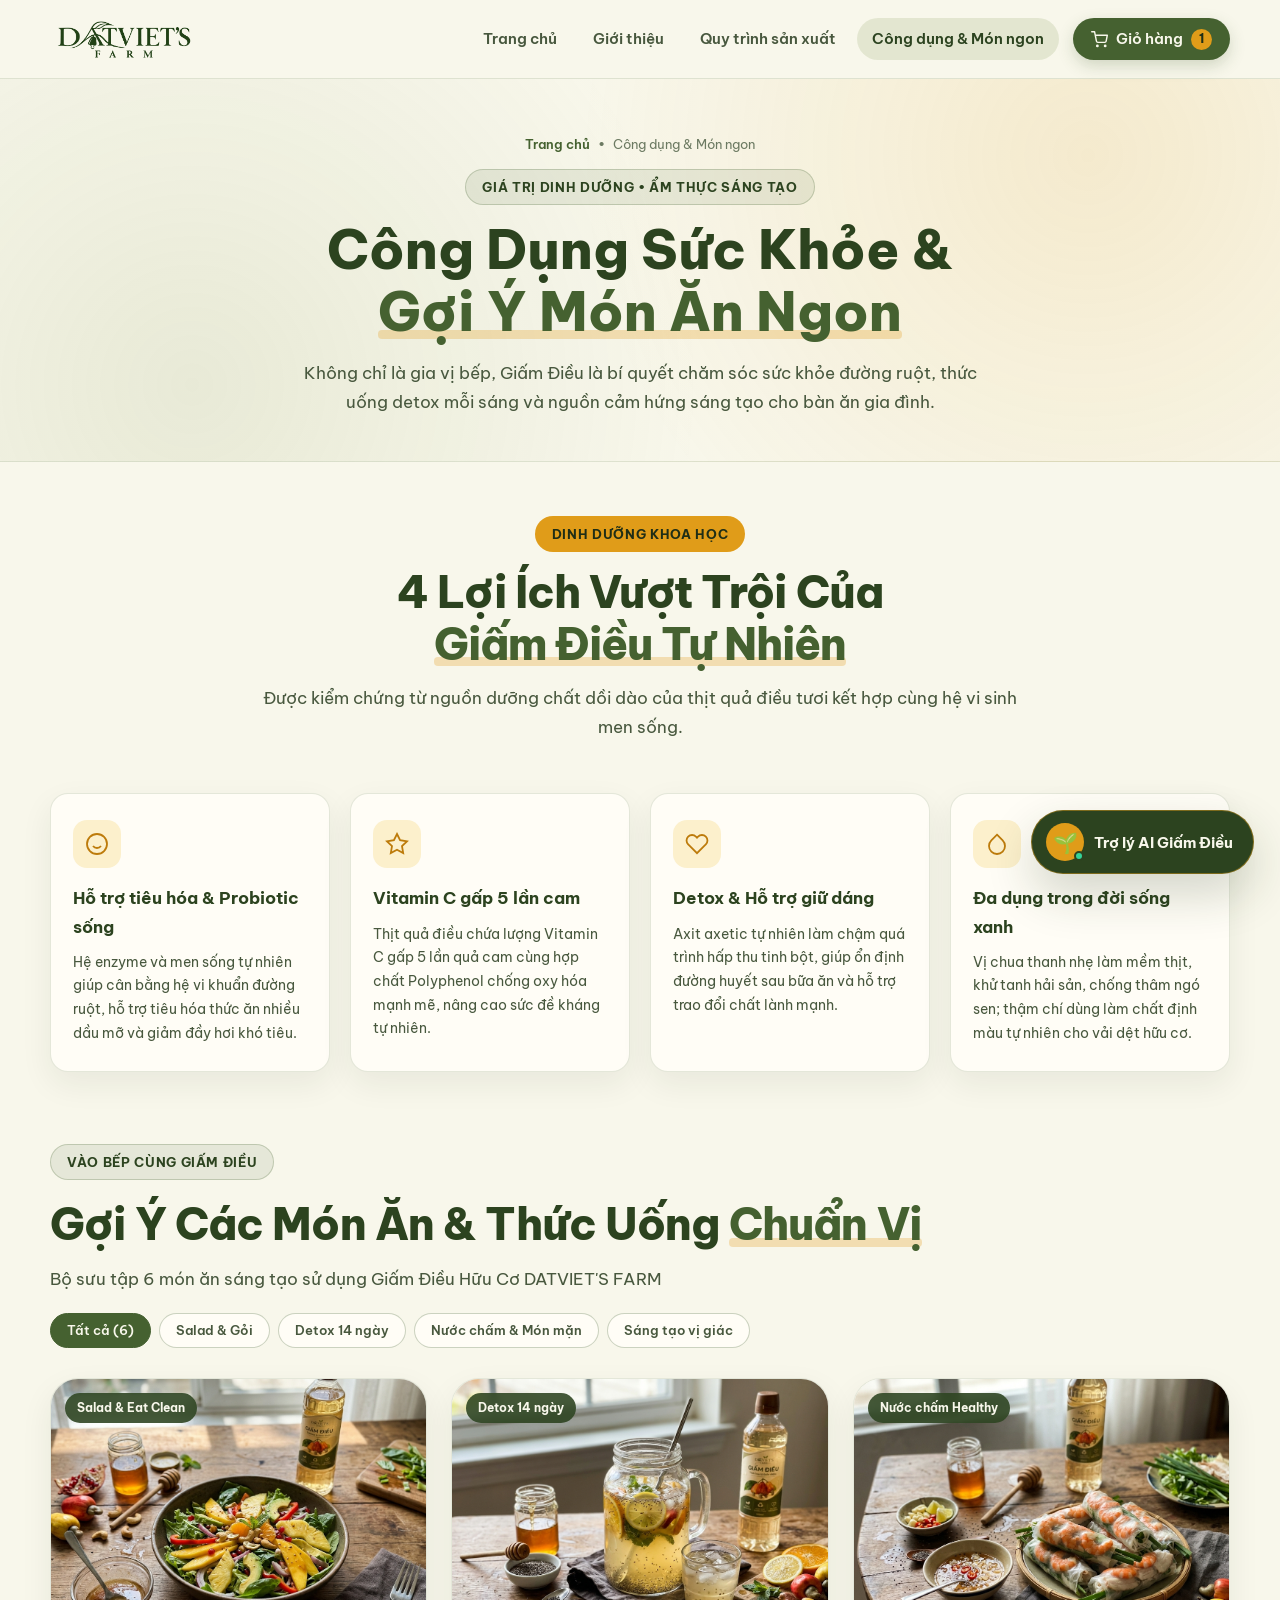
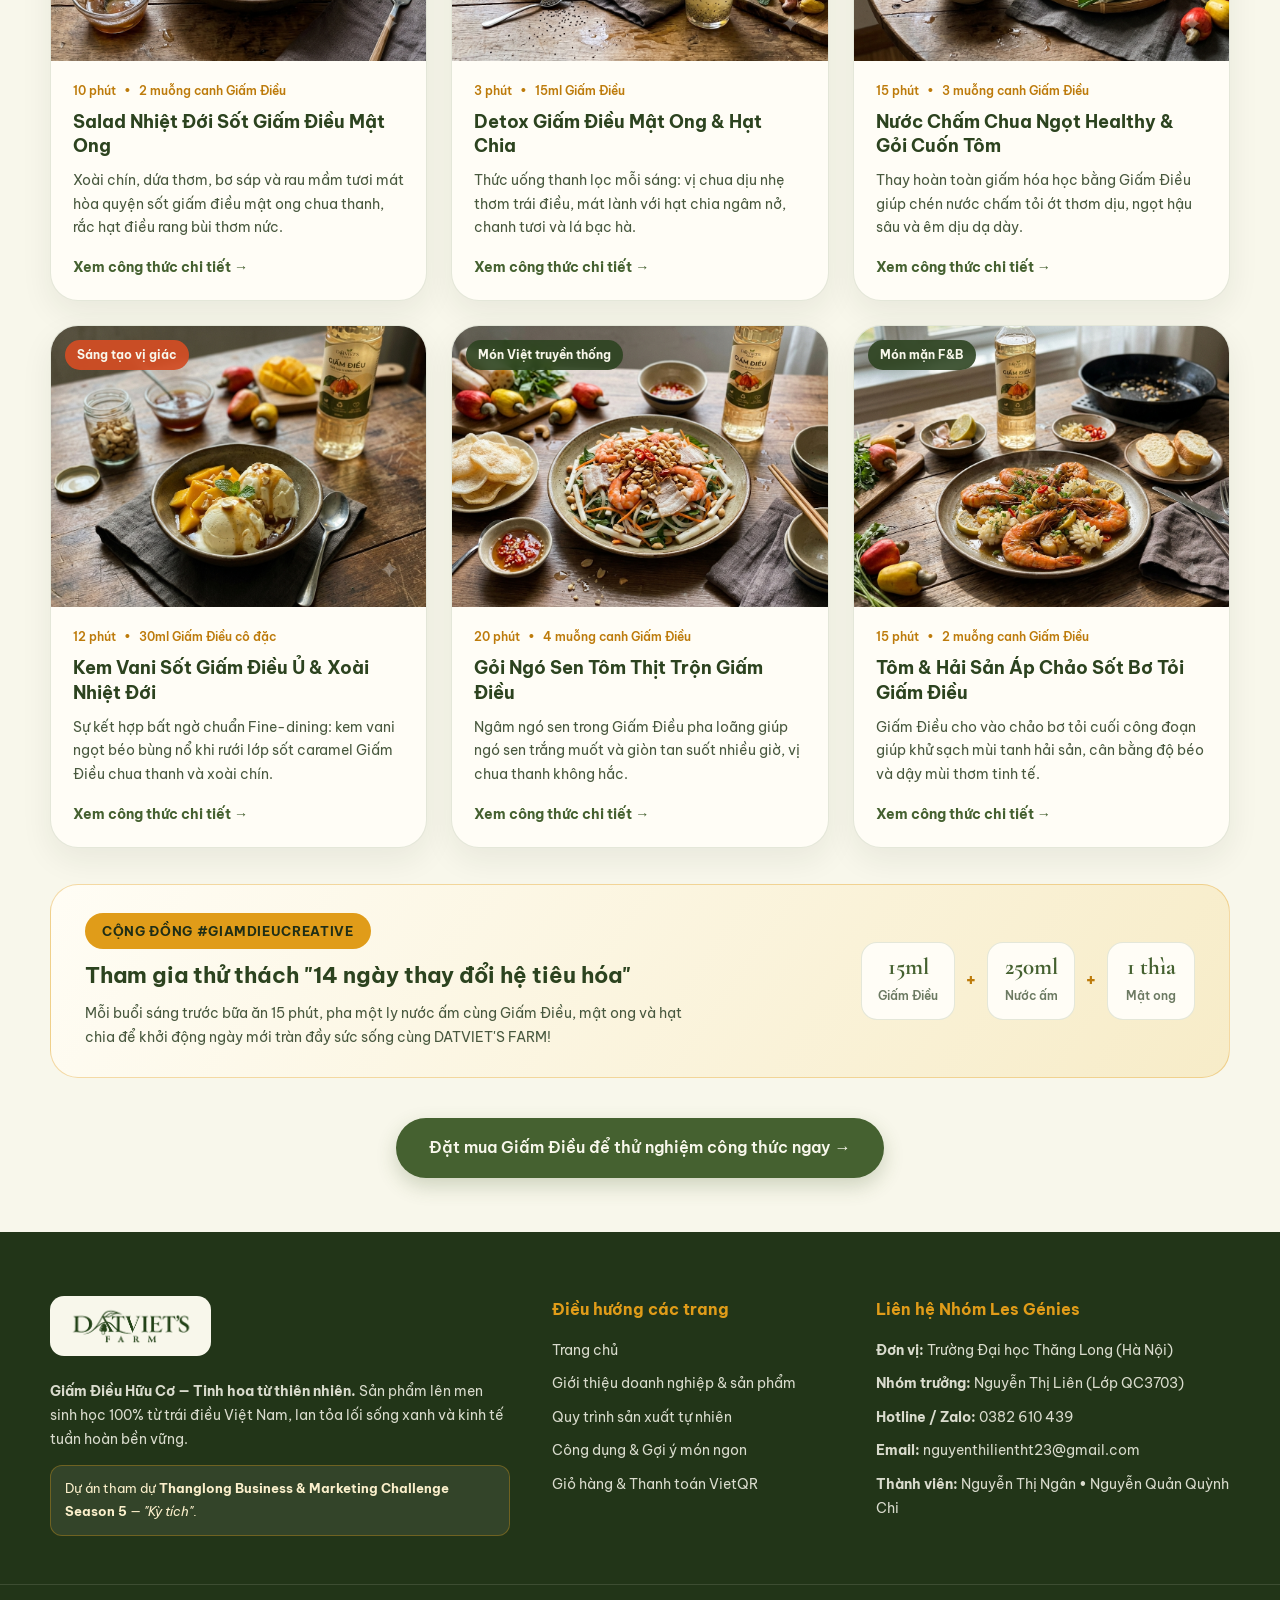
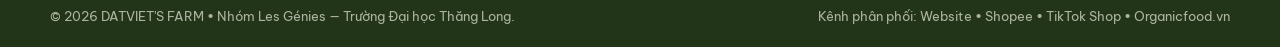
==== cong-dung.html @ 9f26d001 "Revamp website: Multi-page structure, rPET packaging, VietQR countdown, custom recipe photos and AI " ====
<!DOCTYPE html>
<html lang="vi">
<head>
  <meta charset="UTF-8" />
  <meta name="viewport" content="width=device-width, initial-scale=1.0" />
  <title>Công dụng &amp; Gợi ý món ăn ngon từ Giấm Điều — DATVIET'S FARM</title>
  <meta name="description" content="Khám phá lợi ích sức khỏe của Giấm Điều hữu cơ giàu Vitamin C gấp 5 lần cam, Probiotic và 6 công thức món ăn ngon: Salad nhiệt đới, nước Detox 14 ngày, nước chấm gỏi cuốn, kem vani sốt giấm điều..." />

  <link rel="preconnect" href="https://fonts.googleapis.com" />
  <link rel="preconnect" href="https://fonts.gstatic.com" crossorigin />
  <link href="https://fonts.googleapis.com/css2?family=Be+Vietnam+Pro:ital,wght@0,300;0,400;0,500;0,600;0,700;0,800;1,400&family=Cormorant+Garamond:ital,wght@0,500;0,600;0,700;1,500;1,600&display=swap" rel="stylesheet" />

  <link rel="stylesheet" href="styles.css" />
</head>
<body>
  <!-- ================= HEADER ================= -->
  <header class="site-header" id="siteHeader">
    <div class="container header-inner">
      <a href="index.html" class="brand-logo" aria-label="DATVIET'S FARM Trang chủ">
        <img src="images/logo.png" alt="DATVIET'S FARM Logo" class="brand-logo-img" />
      </a>

      <nav class="main-nav" id="mainNav" aria-label="Điều hướng chính">
        <a href="index.html" class="nav-link">Trang chủ</a>
        <a href="gioi-thieu.html" class="nav-link">Giới thiệu</a>
        <a href="quy-trinh.html" class="nav-link">Quy trình sản xuất</a>
        <a href="cong-dung.html" class="nav-link active">Công dụng &amp; Món ngon</a>
        <a href="gio-hang.html" class="nav-link nav-cart-pill" id="headerCartBtn">
          <svg class="icon-cart" viewBox="0 0 24 24" fill="none" stroke="currentColor" stroke-width="2" stroke-linecap="round" stroke-linejoin="round" aria-hidden="true">
            <circle cx="9" cy="21" r="1"></circle>
            <circle cx="20" cy="21" r="1"></circle>
            <path d="M1 1h4l2.68 13.39a2 2 0 0 0 2 1.61h9.72a2 2 0 0 0 2-1.61L23 6H6"></path>
          </svg>
          <span>Giỏ hàng</span>
          <span class="cart-badge" id="headerCartCount">0</span>
        </a>
      </nav>

      <button class="mobile-menu-btn" id="mobileMenuBtn" aria-label="Mở menu" aria-expanded="false">
        <span></span>
        <span></span>
        <span></span>
      </button>
    </div>
  </header>

  <!-- ================= PAGE HERO ================= -->
  <div class="page-hero">
    <div class="container page-hero-inner reveal">
      <div class="breadcrumbs">
        <a href="index.html">Trang chủ</a>
        <span>&bull;</span>
        <span>Công dụng &amp; Món ngon</span>
      </div>
      <div class="section-badge">
        <span>Giá trị dinh dưỡng &bull; Ẩm thực sáng tạo</span>
      </div>
      <h1 class="page-main-title">
        Công Dụng Sức Khỏe &amp; <span class="title-highlight">Gợi Ý Món Ăn Ngon</span>
      </h1>
      <p class="page-lead">
        Không chỉ là gia vị bếp, Giấm Điều là bí quyết chăm sóc sức khỏe đường ruột, thức uống detox mỗi sáng và nguồn cảm hứng sáng tạo cho bàn ăn gia đình.
      </p>
    </div>
  </div>

  <!-- ================= MAIN CONTENT ================= -->
  <main>
    <section class="section section-cream" style="padding-top:54px;">
      <div class="container">
        <!-- 4 LỢI ÍCH SỨC KHỎE CỐT LÕI -->
        <div class="section-header center reveal">
          <div class="section-badge badge-gold">
            <span>Dinh dưỡng khoa học</span>
          </div>
          <h2 class="section-title">4 Lợi Ích Vượt Trội Của <span class="title-highlight">Giấm Điều Tự Nhiên</span></h2>
          <p class="section-lead">Được kiểm chứng từ nguồn dưỡng chất dồi dào của thịt quả điều tươi kết hợp cùng hệ vi sinh men sống.</p>
        </div>

        <div class="benefits-grid">
          <div class="benefit-card reveal">
            <div class="benefit-icon">
              <svg viewBox="0 0 24 24" fill="none" stroke="currentColor" stroke-width="1.8"><path d="M12 22c5.523 0 10-4.477 10-10S17.523 2 12 2 2 6.477 2 12s4.477 10 10 10z"/><path d="M8 14s1.5 2 4 2 4-2 4-2"/><line x1="9" y1="9" x2="9.01" y2="9"/><line x1="15" y1="9" x2="15.01" y2="9"/></svg>
            </div>
            <h3>Hỗ trợ tiêu hóa &amp; Probiotic sống</h3>
            <p>Hệ enzyme và men sống tự nhiên giúp cân bằng hệ vi khuẩn đường ruột, hỗ trợ tiêu hóa thức ăn nhiều dầu mỡ và giảm đầy hơi khó tiêu.</p>
          </div>

          <div class="benefit-card reveal">
            <div class="benefit-icon">
              <svg viewBox="0 0 24 24" fill="none" stroke="currentColor" stroke-width="1.8"><polygon points="12 2 15.09 8.26 22 9.27 17 14.14 18.18 21.02 12 17.77 5.82 21.02 7 14.14 2 9.27 8.91 8.26 12 2"/></svg>
            </div>
            <h3>Vitamin C gấp 5 lần cam</h3>
            <p>Thịt quả điều chứa lượng Vitamin C gấp 5 lần quả cam cùng hợp chất Polyphenol chống oxy hóa mạnh mẽ, nâng cao sức đề kháng tự nhiên.</p>
          </div>

          <div class="benefit-card reveal">
            <div class="benefit-icon">
              <svg viewBox="0 0 24 24" fill="none" stroke="currentColor" stroke-width="1.8"><path d="M20.84 4.61a5.5 5.5 0 0 0-7.78 0L12 5.67l-1.06-1.06a5.5 5.5 0 0 0-7.78 7.78l1.06 1.06L12 21.23l7.78-7.78 1.06-1.06a5.5 5.5 0 0 0 0-7.78z"/></svg>
            </div>
            <h3>Detox &amp; Hỗ trợ giữ dáng</h3>
            <p>Axit axetic tự nhiên làm chậm quá trình hấp thu tinh bột, giúp ổn định đường huyết sau bữa ăn và hỗ trợ trao đổi chất lành mạnh.</p>
          </div>

          <div class="benefit-card reveal">
            <div class="benefit-icon">
              <svg viewBox="0 0 24 24" fill="none" stroke="currentColor" stroke-width="1.8"><path d="M12 2.69l5.66 5.66a8 8 0 1 1-11.31 0z"/></svg>
            </div>
            <h3>Đa dụng trong đời sống xanh</h3>
            <p>Vị chua thanh nhẹ làm mềm thịt, khử tanh hải sản, chống thâm ngó sen; thậm chí dùng làm chất định màu tự nhiên cho vải dệt hữu cơ.</p>
          </div>
        </div>

        <!-- BỘ LỌC VÀ 6 MÓN ĂN GỢI Ý (ẢNH THỰC TẾ) -->
        <div class="recipes-block" style="margin-top:60px;">
          <div class="recipes-head reveal">
            <div>
              <div class="section-badge">
                <span>Vào bếp cùng Giấm Điều</span>
              </div>
              <h2 class="section-title" style="margin-top:4px;">Gợi Ý Các Món Ăn &amp; Thức Uống <span class="title-highlight">Chuẩn Vị</span></h2>
              <p class="section-lead">Bộ sưu tập 6 món ăn sáng tạo sử dụng Giấm Điều Hữu Cơ DATVIET'S FARM</p>
            </div>
            <div class="recipe-filters" role="tablist" aria-label="Lọc món ăn">
              <button class="filter-btn active" data-filter="all" role="tab" aria-selected="true">Tất cả (6)</button>
              <button class="filter-btn" data-filter="salad" role="tab" aria-selected="false">Salad &amp; Gỏi</button>
              <button class="filter-btn" data-filter="detox" role="tab" aria-selected="false">Detox 14 ngày</button>
              <button class="filter-btn" data-filter="dip" role="tab" aria-selected="false">Nước chấm &amp; Món mặn</button>
              <button class="filter-btn" data-filter="creative" role="tab" aria-selected="false">Sáng tạo vị giác</button>
            </div>
          </div>

          <div class="recipes-grid">
            <!-- 1. Salad -->
            <article class="recipe-card reveal" data-category="salad">
              <div class="recipe-img-wrap">
                <img src="images/recipe-salad.webp" alt="Salad Nhiệt Đới Sốt Giấm Điều Mật Ong" loading="lazy" />
                <span class="recipe-cat">Salad &amp; Eat Clean</span>
              </div>
              <div class="recipe-body">
                <div class="recipe-meta">
                  <span>10 phút</span> &bull; <span>2 muỗng canh Giấm Điều</span>
                </div>
                <h3 class="recipe-title">Salad Nhiệt Đới Sốt Giấm Điều Mật Ong</h3>
                <p class="recipe-summary">
                  Xoài chín, dứa thơm, bơ sáp và rau mầm tươi mát hòa quyện sốt giấm điều mật ong chua thanh, rắc hạt điều rang bùi thơm nức.
                </p>
                <button class="recipe-btn" data-recipe="salad-nhiet-doi">Xem công thức chi tiết &rarr;</button>
              </div>
            </article>

            <!-- 2. Detox -->
            <article class="recipe-card reveal" data-category="detox">
              <div class="recipe-img-wrap">
                <img src="images/recipe-detox.webp" alt="Nước Detox Giấm Điều Mật Ong & Hạt Chia" loading="lazy" />
                <span class="recipe-cat">Detox 14 ngày</span>
              </div>
              <div class="recipe-body">
                <div class="recipe-meta">
                  <span>3 phút</span> &bull; <span>15ml Giấm Điều</span>
                </div>
                <h3 class="recipe-title">Detox Giấm Điều Mật Ong &amp; Hạt Chia</h3>
                <p class="recipe-summary">
                  Thức uống thanh lọc mỗi sáng: vị chua dịu nhẹ thơm trái điều, mát lành với hạt chia ngâm nở, chanh tươi và lá bạc hà.
                </p>
                <button class="recipe-btn" data-recipe="detox-14-ngay">Xem công thức chi tiết &rarr;</button>
              </div>
            </article>

            <!-- 3. Nước chấm gỏi cuốn -->
            <article class="recipe-card reveal" data-category="dip">
              <div class="recipe-img-wrap">
                <img src="images/recipe-dip.webp" alt="Nước Chấm Chua Ngọt Healthy & Gỏi Cuốn Tôm" loading="lazy" />
                <span class="recipe-cat">Nước chấm Healthy</span>
              </div>
              <div class="recipe-body">
                <div class="recipe-meta">
                  <span>15 phút</span> &bull; <span>3 muỗng canh Giấm Điều</span>
                </div>
                <h3 class="recipe-title">Nước Chấm Chua Ngọt Healthy &amp; Gỏi Cuốn Tôm</h3>
                <p class="recipe-summary">
                  Thay hoàn toàn giấm hóa học bằng Giấm Điều giúp chén nước chấm tỏi ớt thơm dịu, ngọt hậu sâu và êm dịu dạ dày.
                </p>
                <button class="recipe-btn" data-recipe="goi-cuon-nuoc-cham">Xem công thức chi tiết &rarr;</button>
              </div>
            </article>

            <!-- 4. Kem Vani -->
            <article class="recipe-card reveal" data-category="creative">
              <div class="recipe-img-wrap">
                <img src="images/recipe-dessert.webp" alt="Kem Vani Sốt Giấm Điều Ủ & Xoài Nhiệt Đới" loading="lazy" />
                <span class="recipe-cat badge-coral">Sáng tạo vị giác</span>
              </div>
              <div class="recipe-body">
                <div class="recipe-meta">
                  <span>12 phút</span> &bull; <span>30ml Giấm Điều cô đặc</span>
                </div>
                <h3 class="recipe-title">Kem Vani Sốt Giấm Điều Ủ &amp; Xoài Nhiệt Đới</h3>
                <p class="recipe-summary">
                  Sự kết hợp bất ngờ chuẩn Fine-dining: kem vani ngọt béo bùng nổ khi rưới lớp sốt caramel Giấm Điều chua thanh và xoài chín.
                </p>
                <button class="recipe-btn" data-recipe="kem-vani-giam-dieu">Xem công thức chi tiết &rarr;</button>
              </div>
            </article>

            <!-- 5. Gỏi ngó sen -->
            <article class="recipe-card reveal" data-category="salad">
              <div class="recipe-img-wrap">
                <img src="images/recipe-goi-ngo-sen.webp" alt="Gỏi Ngó Sen Tôm Thịt Trộn Giấm Điều" loading="lazy" />
                <span class="recipe-cat">Món Việt truyền thống</span>
              </div>
              <div class="recipe-body">
                <div class="recipe-meta">
                  <span>20 phút</span> &bull; <span>4 muỗng canh Giấm Điều</span>
                </div>
                <h3 class="recipe-title">Gỏi Ngó Sen Tôm Thịt Trộn Giấm Điều</h3>
                <p class="recipe-summary">
                  Ngâm ngó sen trong Giấm Điều pha loãng giúp ngó sen trắng muốt và giòn tan suốt nhiều giờ, vị chua thanh không hắc.
                </p>
                <button class="recipe-btn" data-recipe="goi-ngo-sen">Xem công thức chi tiết &rarr;</button>
              </div>
            </article>

            <!-- 6. Hải sản bơ tỏi -->
            <article class="recipe-card reveal" data-category="dip">
              <div class="recipe-img-wrap">
                <img src="images/recipe-seafood.webp" alt="Tôm & Hải Sản Áp Chảo Sốt Bơ Tỏi Giấm Điều" loading="lazy" />
                <span class="recipe-cat">Món mặn F&amp;B</span>
              </div>
              <div class="recipe-body">
                <div class="recipe-meta">
                  <span>15 phút</span> &bull; <span>2 muỗng canh Giấm Điều</span>
                </div>
                <h3 class="recipe-title">Tôm &amp; Hải Sản Áp Chảo Sốt Bơ Tỏi Giấm Điều</h3>
                <p class="recipe-summary">
                  Giấm Điều cho vào chảo bơ tỏi cuối công đoạn giúp khử sạch mùi tanh hải sản, cân bằng độ béo và dậy mùi thơm tinh tế.
                </p>
                <button class="recipe-btn" data-recipe="hai-san-sot-bo-toi">Xem công thức chi tiết &rarr;</button>
              </div>
            </article>
          </div>

          <!-- BANNER THỬ THÁCH 14 NGÀY -->
          <div class="challenge-banner reveal">
            <div class="challenge-copy">
              <div class="section-badge badge-gold" style="margin-bottom:8px;">
                <span>Cộng đồng #GiamDieuCreative</span>
              </div>
              <h3 style="margin:0 0 8px;font-size:1.35rem;color:var(--green-deep);">
                Tham gia thử thách "14 ngày thay đổi hệ tiêu hóa"
              </h3>
              <p>
                Mỗi buổi sáng trước bữa ăn 15 phút, pha một ly nước ấm cùng Giấm Điều, mật ong và hạt chia để khởi động ngày mới tràn đầy sức sống cùng DATVIET'S FARM!
              </p>
            </div>
            <div class="challenge-dosage">
              <div class="dosage-pill">
                <strong>15ml</strong>
                <span>Giấm Điều</span>
              </div>
              <span class="dosage-plus">+</span>
              <div class="dosage-pill">
                <strong>250ml</strong>
                <span>Nước ấm</span>
              </div>
              <span class="dosage-plus">+</span>
              <div class="dosage-pill">
                <strong>1 thìa</strong>
                <span>Mật ong</span>
              </div>
            </div>
          </div>

          <div style="text-align:center;margin-top:40px;" class="reveal">
            <a href="gio-hang.html" class="btn btn-primary" style="font-size:1.02rem;padding:15px 32px;">
              Đặt mua Giấm Điều để thử nghiệm công thức ngay &rarr;
            </a>
          </div>
        </div>
      </div>
    </section>
  </main>

  <!-- ================= FOOTER ================= -->
  <footer class="site-footer">
    <div class="container footer-grid">
      <div class="footer-brand">
        <div class="footer-logo-box">
          <img src="images/logo.png" alt="DATVIET'S FARM" />
        </div>
        <p class="footer-tagline">
          <strong>Giấm Điều Hữu Cơ — Tinh hoa từ thiên nhiên.</strong> Sản phẩm lên men sinh học 100% từ trái điều Việt Nam, lan tỏa lối sống xanh và kinh tế tuần hoàn bền vững.
        </p>
        <div class="footer-competition">
          Dự án tham dự <strong>Thanglong Business &amp; Marketing Challenge Season 5</strong> — <em>"Kỳ tích"</em>.
        </div>
      </div>

      <div class="footer-col">
        <h4>Điều hướng các trang</h4>
        <ul>
          <li><a href="index.html">Trang chủ</a></li>
          <li><a href="gioi-thieu.html">Giới thiệu doanh nghiệp &amp; sản phẩm</a></li>
          <li><a href="quy-trinh.html">Quy trình sản xuất tự nhiên</a></li>
          <li><a href="cong-dung.html">Công dụng &amp; Gợi ý món ngon</a></li>
          <li><a href="gio-hang.html">Giỏ hàng &amp; Thanh toán VietQR</a></li>
        </ul>
      </div>

      <div class="footer-col">
        <h4>Liên hệ Nhóm Les Génies</h4>
        <ul class="contact-list">
          <li><strong>Đơn vị:</strong> Trường Đại học Thăng Long (Hà Nội)</li>
          <li><strong>Nhóm trưởng:</strong> Nguyễn Thị Liên (Lớp QC3703)</li>
          <li><strong>Hotline / Zalo:</strong> <a href="tel:0382610439">0382 610 439</a></li>
          <li><strong>Email:</strong> <a href="mailto:nguyenthilientht23@gmail.com">nguyenthilientht23@gmail.com</a></li>
          <li><strong>Thành viên:</strong> Nguyễn Thị Ngân &bull; Nguyễn Quản Quỳnh Chi</li>
        </ul>
      </div>
    </div>

    <div class="footer-bottom">
      <div class="container footer-bottom-inner">
        <span>&copy; 2026 DATVIET'S FARM &bull; Nhóm Les Génies — Trường Đại học Thăng Long.</span>
        <span>Kênh phân phối: Website &bull; Shopee &bull; TikTok Shop &bull; Organicfood.vn</span>
      </div>
    </div>
  </footer>

  <script src="script.js"></script>
</body>
</html>
---- styles.css ----
/* ==========================================================================
   DATVIET'S FARM — GIẤM ĐIỀU HỮU CƠ
   Design System for Multi-Page Website & Interactive Features
   Palette extracted from DATVIET'S FARM Logo and Cashew Vinegar Identity
   ========================================================================== */

:root {
  /* Core Brand Surfaces */
  --bg-cream: #F8F7EB;
  --bg-warm: #F2EED9;
  --bg-card: #FFFDF6;
  --bg-deep-green: #324B24;
  --bg-deep-green-dark: #223518;

  /* Botanical Greens */
  --green-deep: #2C431F;
  --green-primary: #456130;
  --green-sage: #879959;
  --green-soft: #E5EBD6;
  --green-mint: #DDF0CE;

  /* Golden Amber Vinegar & Ripe Cashew Accents */
  --amber-gold: #E09C19;
  --amber-deep: #BD7B0B;
  --amber-soft: #FCF0CC;
  --cashew-coral: #D44E24;
  --cap-brown: #6E472B;

  /* Typography Ink */
  --ink: #1F2E16;
  --ink-secondary: #48583E;
  --ink-muted: #6C7A62;
  --border-subtle: rgba(69, 97, 48, 0.14);
  --border-strong: rgba(69, 97, 48, 0.28);

  /* Fonts */
  --font-serif: 'Cormorant Garamond', Georgia, serif;
  --font-sans: 'Be Vietnam Pro', -apple-system, BlinkMacSystemFont, sans-serif;

  /* Radius & Shadows */
  --radius-sm: 10px;
  --radius-md: 18px;
  --radius-lg: 28px;
  --radius-pill: 999px;
  --shadow-soft: 0 12px 32px rgba(31, 46, 22, 0.07);
  --shadow-hover: 0 18px 42px rgba(31, 46, 22, 0.13);
  --shadow-float: 0 20px 48px rgba(34, 53, 24, 0.2);
  --transition: 0.28s cubic-bezier(0.22, 1, 0.36, 1);
}

/* ================= RESET & BASE ================= */
*, *::before, *::after {
  box-sizing: border-box;
}

html {
  scroll-behavior: smooth;
  scroll-padding-top: 88px;
}

body {
  margin: 0;
  font-family: var(--font-sans);
  background-color: var(--bg-cream);
  color: var(--ink);
  line-height: 1.68;
  font-size: 15.5px;
  -webkit-font-smoothing: antialiased;
  overflow-x: hidden;
}

img {
  max-width: 100%;
  display: block;
}

a {
  color: inherit;
  text-decoration: none;
}

button, input, select, textarea {
  font-family: inherit;
}

.container {
  width: min(1180px, calc(100% - 40px));
  margin-inline: auto;
}

/* ================= TYPOGRAPHY & HIGHLIGHT HEADINGS ================= */
/* Section Badge (Replaces 01, 02, 03, 04 numbers) */
.section-badge {
  display: inline-flex;
  align-items: center;
  gap: 8px;
  padding: 6px 16px;
  border-radius: var(--radius-pill);
  background: rgba(69, 97, 48, 0.1);
  border: 1px solid rgba(69, 97, 48, 0.24);
  color: var(--green-deep);
  font-size: 0.82rem;
  font-weight: 700;
  letter-spacing: 0.05em;
  text-transform: uppercase;
  margin-bottom: 14px;
}

.badge-light {
  background: rgba(248, 247, 235, 0.14);
  border-color: rgba(248, 247, 235, 0.28);
  color: var(--amber-soft);
}

.badge-gold {
  background: var(--amber-gold);
  color: #1F2E16;
  border-color: transparent;
}

.section-header {
  max-width: 760px;
  margin-bottom: 52px;
}

.section-header.center {
  text-align: center;
  margin-inline: auto;
}

.section-title {
  margin: 0 0 14px;
  font-size: clamp(2rem, 3.4vw, 2.85rem);
  line-height: 1.2;
  font-weight: 800;
  color: var(--green-deep);
  letter-spacing: -0.02em;
}

.title-light {
  color: var(--bg-cream);
}

.title-highlight {
  position: relative;
  display: inline-block;
  color: var(--green-primary);
}

.title-highlight::after {
  content: '';
  position: absolute;
  left: 0;
  bottom: 4px;
  width: 100%;
  height: 9px;
  background: rgba(224, 156, 25, 0.28);
  border-radius: 4px;
  z-index: -1;
}

.serif-accent {
  font-family: var(--font-serif);
  font-weight: 700;
  font-style: italic;
  color: var(--green-primary);
  font-size: 1.1em;
}

.serif-accent-gold {
  font-family: var(--font-serif);
  font-weight: 700;
  font-style: italic;
  color: var(--amber-gold);
  font-size: 1.12em;
}

.section-lead {
  margin: 0;
  color: var(--ink-secondary);
  font-size: 1.05rem;
  line-height: 1.7;
}

.lead-light {
  color: rgba(248, 247, 235, 0.9);
}

/* ================= BUTTONS ================= */
.btn {
  display: inline-flex;
  align-items: center;
  justify-content: center;
  gap: 8px;
  padding: 13px 26px;
  border-radius: var(--radius-pill);
  font-weight: 600;
  font-size: 0.94rem;
  cursor: pointer;
  border: 1.5px solid transparent;
  transition: transform var(--transition), background-color var(--transition), box-shadow var(--transition), color var(--transition), border-color var(--transition);
}

.btn svg {
  width: 18px;
  height: 18px;
}

.btn-primary {
  background: var(--green-primary);
  color: var(--bg-cream);
  box-shadow: 0 8px 20px rgba(69, 97, 48, 0.24);
}

.btn-primary:hover {
  background: var(--green-deep);
  transform: translateY(-2px);
  box-shadow: 0 12px 26px rgba(44, 67, 31, 0.3);
}

.btn-outline {
  background: transparent;
  color: var(--green-deep);
  border-color: var(--border-strong);
}

.btn-outline:hover {
  background: var(--green-soft);
  border-color: var(--green-primary);
  transform: translateY(-2px);
}

.btn-gold {
  background: var(--amber-gold);
  color: #1F2E16;
  font-weight: 700;
  white-space: nowrap;
}

.btn-gold:hover {
  background: #F1B02C;
  transform: translateY(-2px);
}

.btn-sm {
  padding: 10px 18px;
  font-size: 0.88rem;
}

.btn-xs {
  padding: 7px 14px;
  font-size: 0.82rem;
}

.btn-full {
  width: 100%;
  padding: 15px 24px;
  font-size: 1rem;
}

.btn-text-danger {
  background: none;
  border: none;
  color: var(--cashew-coral);
  font-size: 0.85rem;
  font-weight: 600;
  cursor: pointer;
  padding: 4px 8px;
  border-radius: 6px;
}

.btn-text-danger:hover {
  background: rgba(212, 78, 36, 0.08);
}

/* ================= HEADER ================= */
.site-header {
  position: sticky;
  top: 0;
  z-index: 100;
  background: rgba(248, 247, 235, 0.94);
  backdrop-filter: blur(14px);
  -webkit-backdrop-filter: blur(14px);
  border-bottom: 1px solid var(--border-subtle);
  transition: box-shadow var(--transition), background-color var(--transition);
}

.site-header.scrolled {
  box-shadow: 0 8px 26px rgba(31, 46, 22, 0.08);
  background: rgba(248, 247, 235, 0.98);
}

.header-inner {
  display: flex;
  align-items: center;
  justify-content: space-between;
  height: 78px;
  gap: 20px;
}

.brand-logo {
  display: inline-flex;
  align-items: center;
  height: 54px;
  flex-shrink: 0;
}

.brand-logo-img {
  height: 50px;
  width: auto;
  max-width: 175px;
  object-fit: contain;
  transition: transform var(--transition);
}

.brand-logo:hover .brand-logo-img {
  transform: scale(1.03);
}

.main-nav {
  display: flex;
  align-items: center;
  gap: 6px;
}

.nav-link {
  padding: 9px 15px;
  border-radius: var(--radius-pill);
  font-size: 0.92rem;
  font-weight: 600;
  color: var(--ink-secondary);
  transition: color var(--transition), background-color var(--transition);
}

.nav-link:hover,
.nav-link.active {
  color: var(--green-deep);
  background: rgba(135, 153, 89, 0.18);
}

.nav-cart-pill {
  margin-left: 8px;
  display: inline-flex;
  align-items: center;
  gap: 8px;
  background: var(--green-primary);
  color: var(--bg-cream) !important;
  padding: 9px 18px;
  box-shadow: 0 6px 16px rgba(69, 97, 48, 0.22);
}

.nav-cart-pill:hover,
.nav-cart-pill.active {
  background: var(--green-deep);
  color: var(--bg-cream) !important;
}

.icon-cart {
  width: 17px;
  height: 17px;
}

.cart-badge {
  min-width: 21px;
  height: 21px;
  padding: 0 6px;
  border-radius: 999px;
  background: var(--amber-gold);
  color: #1F2E16;
  font-size: 0.76rem;
  font-weight: 800;
  display: inline-flex;
  align-items: center;
  justify-content: center;
}

.mobile-menu-btn {
  display: none;
  flex-direction: column;
  justify-content: center;
  gap: 5px;
  width: 42px;
  height: 42px;
  background: transparent;
  border: 1px solid var(--border-strong);
  border-radius: 10px;
  cursor: pointer;
  padding: 8px;
}

.mobile-menu-btn span {
  display: block;
  height: 2px;
  background: var(--green-deep);
  border-radius: 2px;
  transition: transform 0.25s ease, opacity 0.25s ease;
}

/* ================= PAGE HERO (SUBPAGES) ================= */
.page-hero {
  position: relative;
  padding: 54px 0 44px;
  background: radial-gradient(circle at 85% 20%, rgba(224, 156, 25, 0.14), transparent 45%),
              radial-gradient(circle at 15% 80%, rgba(135, 153, 89, 0.14), transparent 45%),
              var(--bg-cream);
  border-bottom: 1px solid var(--border-subtle);
}

.page-hero-inner {
  text-align: center;
  max-width: 820px;
  margin: 0 auto;
}

.breadcrumbs {
  display: flex;
  align-items: center;
  justify-content: center;
  gap: 8px;
  font-size: 0.82rem;
  color: var(--ink-muted);
  margin-bottom: 14px;
}

.breadcrumbs a {
  color: var(--green-primary);
  font-weight: 600;
}

.breadcrumbs a:hover {
  text-decoration: underline;
}

.page-main-title {
  margin: 0 0 16px;
  font-size: clamp(2.3rem, 4.2vw, 3.4rem);
  line-height: 1.15;
  color: var(--green-deep);
  font-weight: 800;
}

.page-lead {
  margin: 0 auto;
  max-width: 680px;
  font-size: 1.08rem;
  color: var(--ink-secondary);
}

/* ================= HERO SECTION (HOMEPAGE) ================= */
.hero-section {
  position: relative;
  padding: 46px 0 0;
  background: radial-gradient(circle at 82% 28%, rgba(224, 156, 25, 0.16), transparent 46%),
              radial-gradient(circle at 12% 72%, rgba(135, 153, 89, 0.14), transparent 42%),
              var(--bg-cream);
}

.hero-grid {
  display: grid;
  grid-template-columns: 1.08fr 0.92fr;
  align-items: center;
  gap: 44px;
  padding-bottom: 44px;
}

.eyebrow-tag {
  display: inline-flex;
  align-items: center;
  gap: 8px;
  padding: 6px 14px;
  border-radius: var(--radius-pill);
  background: rgba(69, 97, 48, 0.09);
  border: 1px solid rgba(69, 97, 48, 0.18);
  color: var(--green-deep);
  font-size: 0.78rem;
  font-weight: 700;
  letter-spacing: 0.08em;
  text-transform: uppercase;
  margin-bottom: 18px;
}

.eyebrow-dot {
  width: 7px;
  height: 7px;
  border-radius: 50%;
  background: var(--amber-gold);
}

.hero-title {
  margin: 0 0 18px;
  display: flex;
  flex-direction: column;
  gap: 4px;
}

.hero-title-brand {
  font-size: clamp(2.6rem, 5vw, 4.2rem);
  font-weight: 800;
  letter-spacing: 0.02em;
  line-height: 1.04;
  color: var(--green-primary);
}

.hero-title-serif {
  font-family: var(--font-serif);
  font-size: clamp(1.7rem, 2.9vw, 2.4rem);
  font-weight: 600;
  font-style: italic;
  line-height: 1.22;
  color: var(--ink);
}

.hero-desc {
  margin: 0 0 28px;
  font-size: 1.02rem;
  color: var(--ink-secondary);
  max-width: 560px;
}

.hero-actions {
  display: flex;
  flex-wrap: wrap;
  gap: 14px;
  margin-bottom: 34px;
}

.hero-pillars {
  display: grid;
  grid-template-columns: repeat(3, 1fr);
  gap: 14px;
  padding-top: 24px;
  border-top: 1px solid var(--border-subtle);
}

.pillar-item {
  display: flex;
  align-items: flex-start;
  gap: 10px;
}

.pillar-icon {
  width: 36px;
  height: 36px;
  flex-shrink: 0;
  border-radius: 10px;
  background: var(--green-soft);
  color: var(--green-primary);
  display: flex;
  align-items: center;
  justify-content: center;
}

.pillar-icon svg {
  width: 19px;
  height: 19px;
}

.pillar-item strong {
  display: block;
  font-size: 0.86rem;
  color: var(--green-deep);
  line-height: 1.25;
}

.pillar-item span {
  font-size: 0.78rem;
  color: var(--ink-muted);
}

/* Hero Bottle Studio Stage */
.bottle-stage {
  position: relative;
  border-radius: var(--radius-lg);
  padding: 34px 24px 26px;
  background: radial-gradient(circle at 50% 44%, #FFFFFF 0%, #FFFDF5 55%, #F2ECCF 100%);
  border: 1px solid rgba(135, 153, 89, 0.28);
  box-shadow: 0 24px 60px rgba(44, 67, 31, 0.11);
  overflow: hidden;
}

.stage-glow {
  position: absolute;
  width: 320px;
  height: 320px;
  border-radius: 50%;
  background: radial-gradient(circle, rgba(224, 156, 25, 0.22), transparent 68%);
  top: 50%;
  left: 50%;
  transform: translate(-50%, -50%);
  pointer-events: none;
}

.stage-wave {
  position: absolute;
  inset: auto 0 0 0;
  height: 92px;
  background: linear-gradient(180deg, rgba(69, 97, 48, 0.08), rgba(69, 97, 48, 0.16));
  border-top-left-radius: 60% 34px;
  border-top-right-radius: 40% 24px;
  pointer-events: none;
}

.bottles-showcase {
  position: relative;
  z-index: 2;
  display: flex;
  align-items: flex-end;
  justify-content: center;
  gap: 8px;
}

.bottle-figure {
  margin: 0;
  text-align: center;
  transition: transform 0.45s cubic-bezier(0.22, 1, 0.36, 1);
}

.bottle-figure:hover {
  transform: translateY(-8px);
}

.bottle-figure img {
  mix-blend-mode: multiply;
  object-fit: contain;
  margin-inline: auto;
}

.bottle-500 img {
  height: 335px;
}

.bottle-1000 img {
  height: 395px;
}

.bottle-figure figcaption {
  margin-top: 8px;
  display: inline-block;
  padding: 5px 13px;
  border-radius: var(--radius-pill);
  background: rgba(255, 253, 246, 0.94);
  border: 1px solid var(--border-subtle);
  font-size: 0.8rem;
  font-weight: 700;
  color: var(--green-deep);
}

.floating-badge {
  position: absolute;
  z-index: 3;
  display: flex;
  align-items: center;
  gap: 10px;
  padding: 10px 14px;
  border-radius: 16px;
  background: rgba(255, 253, 246, 0.94);
  backdrop-filter: blur(8px);
  border: 1px solid rgba(69, 97, 48, 0.18);
  box-shadow: 0 12px 28px rgba(31, 46, 22, 0.1);
}

.badge-top {
  top: 22px;
  left: 20px;
}

.badge-bottom {
  top: 22px;
  right: 20px;
}

.badge-num {
  font-family: var(--font-serif);
  font-size: 1.75rem;
  font-weight: 700;
  line-height: 1;
  color: var(--amber-deep);
}

.badge-text {
  font-size: 0.74rem;
  font-weight: 600;
  line-height: 1.25;
  color: var(--green-deep);
}

/* Wave Separators */
.section-wave {
  line-height: 0;
  margin-top: 32px;
}

.section-wave svg {
  width: 100%;
  height: 64px;
  display: block;
}

/* ================= SECTION LAYOUTS ================= */
.section {
  position: relative;
  padding: 72px 0 0;
}

.section-warm {
  background: var(--bg-warm);
}

.section-cream {
  background: var(--bg-cream);
}

.section-green {
  background: var(--bg-deep-green);
  color: var(--bg-cream);
}

/* ================= SECTION: GIỚI THIỆU ================= */
.about-grid {
  display: grid;
  grid-template-columns: 0.96fr 1.04fr;
  gap: 44px;
  align-items: center;
  margin-bottom: 48px;
}

.editorial-frame {
  position: relative;
  border-radius: var(--radius-lg);
  overflow: hidden;
  box-shadow: var(--shadow-soft);
  border: 1px solid var(--border-subtle);
  background: var(--bg-card);
}

.editorial-frame img {
  width: 100%;
  aspect-ratio: 16 / 11;
  object-fit: cover;
}

.frame-caption {
  padding: 18px 22px;
  background: var(--bg-card);
  border-top: 1px solid var(--border-subtle);
}

.frame-caption strong {
  display: block;
  color: var(--green-deep);
  font-size: 0.96rem;
  margin-bottom: 3px;
}

.frame-caption span {
  font-size: 0.86rem;
  color: var(--ink-muted);
}

.about-heading {
  margin: 0 0 14px;
  font-size: clamp(1.45rem, 2.3vw, 1.95rem);
  line-height: 1.28;
  color: var(--green-deep);
}

.about-content p {
  margin: 0 0 14px;
  color: var(--ink-secondary);
}

.mission-cards {
  display: grid;
  grid-template-columns: repeat(3, 1fr);
  gap: 14px;
  margin-top: 22px;
}

.mission-card {
  padding: 16px;
  border-radius: var(--radius-md);
  background: var(--bg-card);
  border: 1px solid var(--border-subtle);
}

.mission-card h4 {
  margin: 0 0 6px;
  font-size: 0.92rem;
  color: var(--green-primary);
}

.mission-card p {
  margin: 0;
  font-size: 0.82rem;
  line-height: 1.5;
  color: var(--ink-muted);
}

/* Impact Strip */
.impact-strip {
  display: grid;
  grid-template-columns: repeat(4, 1fr);
  gap: 18px;
  padding: 28px 30px;
  border-radius: var(--radius-lg);
  background: var(--bg-deep-green);
  color: var(--bg-cream);
  margin-bottom: 60px;
  box-shadow: var(--shadow-soft);
}

.impact-item {
  text-align: center;
  padding: 6px 10px;
  border-right: 1px solid rgba(248, 247, 235, 0.16);
}

.impact-item:last-child {
  border-right: none;
}

.impact-num {
  display: block;
  font-family: var(--font-serif);
  font-size: clamp(1.9rem, 2.8vw, 2.5rem);
  font-weight: 700;
  color: var(--amber-gold);
  line-height: 1.1;
  margin-bottom: 4px;
}

.impact-label {
  font-size: 0.82rem;
  color: rgba(248, 247, 235, 0.84);
}

/* Team Profile Section */
.team-grid {
  display: grid;
  grid-template-columns: repeat(3, 1fr);
  gap: 24px;
  margin-top: 32px;
}

.team-card {
  padding: 26px 22px;
  border-radius: var(--radius-md);
  background: var(--bg-card);
  border: 1px solid var(--border-subtle);
  box-shadow: var(--shadow-soft);
  text-align: center;
  transition: transform var(--transition);
}

.team-card:hover {
  transform: translateY(-4px);
}

.team-avatar {
  width: 68px;
  height: 68px;
  border-radius: 50%;
  background: var(--green-soft);
  color: var(--green-deep);
  display: flex;
  align-items: center;
  justify-content: center;
  font-size: 1.4rem;
  font-weight: 700;
  margin: 0 auto 14px;
}

.team-card h4 {
  margin: 0 0 4px;
  font-size: 1.1rem;
  color: var(--green-deep);
}

.team-role {
  display: block;
  font-size: 0.82rem;
  color: var(--amber-deep);
  font-weight: 700;
  margin-bottom: 8px;
}

.team-meta {
  font-size: 0.82rem;
  color: var(--ink-muted);
  line-height: 1.45;
}

/* rPET Packaging Highlight Banner */
.rpet-banner {
  display: flex;
  align-items: center;
  gap: 28px;
  padding: 28px 32px;
  border-radius: var(--radius-lg);
  background: linear-gradient(135deg, rgba(135, 153, 89, 0.16), rgba(224, 156, 25, 0.12));
  border: 1.5px solid rgba(69, 97, 48, 0.28);
  margin: 44px 0;
}

.rpet-icon-box {
  width: 64px;
  height: 64px;
  border-radius: 18px;
  background: var(--green-primary);
  color: var(--bg-cream);
  display: flex;
  align-items: center;
  justify-content: center;
  flex-shrink: 0;
}

.rpet-icon-box svg {
  width: 32px;
  height: 32px;
}

.rpet-content h4 {
  margin: 0 0 6px;
  font-size: 1.15rem;
  color: var(--green-deep);
}

.rpet-content p {
  margin: 0;
  font-size: 0.9rem;
  color: var(--ink-secondary);
}

/* Product Cards */
.product-grid {
  display: grid;
  grid-template-columns: repeat(2, 1fr);
  gap: 28px;
  margin-bottom: 48px;
}

.product-card {
  position: relative;
  display: grid;
  grid-template-columns: 0.42fr 0.58fr;
  gap: 22px;
  padding: 26px;
  border-radius: var(--radius-lg);
  background: var(--bg-card);
  border: 1.5px solid var(--border-subtle);
  box-shadow: var(--shadow-soft);
  transition: transform var(--transition), box-shadow var(--transition), border-color var(--transition);
}

.product-card:hover {
  transform: translateY(-4px);
  box-shadow: var(--shadow-hover);
  border-color: var(--green-sage);
}

.product-featured {
  border-color: rgba(224, 156, 25, 0.5);
  background: linear-gradient(135deg, #FFFDF6 0%, #FCF6E1 100%);
}

.product-badge {
  position: absolute;
  top: 18px;
  right: 18px;
  padding: 5px 12px;
  border-radius: var(--radius-pill);
  background: var(--green-soft);
  color: var(--green-deep);
  font-size: 0.74rem;
  font-weight: 700;
}

.product-img-wrap {
  display: flex;
  align-items: center;
  justify-content: center;
  border-radius: var(--radius-md);
  background: radial-gradient(circle, #FFFFFF 35%, #F6F1DC 100%);
  padding: 16px 8px;
}

.product-img-wrap img {
  max-height: 290px;
  object-fit: contain;
  mix-blend-mode: multiply;
}

.product-info {
  display: flex;
  flex-direction: column;
  padding-top: 14px;
}

.product-meta {
  font-size: 0.78rem;
  font-weight: 600;
  color: var(--amber-deep);
  margin-bottom: 4px;
}

.product-name {
  margin: 0 0 10px;
  font-size: 1.32rem;
  color: var(--green-deep);
}

.product-desc {
  margin: 0 0 14px;
  font-size: 0.88rem;
  color: var(--ink-secondary);
}

.product-specs {
  margin: 0 0 20px;
  padding-left: 18px;
  font-size: 0.84rem;
  color: var(--ink-muted);
}

.product-specs li {
  margin-bottom: 5px;
}

.product-footer {
  margin-top: auto;
  display: flex;
  align-items: center;
  justify-content: space-between;
  gap: 12px;
  padding-top: 14px;
  border-top: 1px solid var(--border-subtle);
}

.price-current {
  display: block;
  font-size: 1.35rem;
  font-weight: 800;
  color: var(--green-deep);
  line-height: 1.1;
}

.price-sub {
  font-size: 0.76rem;
  color: var(--green-primary);
  font-weight: 600;
}

/* Comparison Table */
.comparison-wrap {
  background: var(--bg-card);
  border-radius: var(--radius-lg);
  padding: 30px;
  border: 1px solid var(--border-subtle);
  box-shadow: var(--shadow-soft);
  margin-bottom: 48px;
}

.comparison-head {
  margin-bottom: 20px;
}

.comparison-head h4 {
  margin: 0 0 6px;
  font-size: 1.2rem;
  color: var(--green-deep);
}

.comparison-head p {
  margin: 0;
  font-size: 0.9rem;
  color: var(--ink-muted);
}

.table-scroll {
  overflow-x: auto;
}

.compare-table {
  width: 100%;
  border-collapse: collapse;
  min-width: 680px;
  font-size: 0.88rem;
}

.compare-table th,
.compare-table td {
  padding: 14px 16px;
  text-align: left;
  border-bottom: 1px solid var(--border-subtle);
}

.compare-table thead th {
  font-size: 0.82rem;
  text-transform: uppercase;
  letter-spacing: 0.05em;
  color: var(--ink-muted);
}

.compare-table .highlight-col {
  background: rgba(69, 97, 48, 0.08);
  color: var(--green-deep);
}

.compare-table thead .highlight-col {
  background: var(--green-primary);
  color: var(--bg-cream);
  border-radius: 10px 10px 0 0;
}

/* ================= SECTION: QUY TRÌNH SẢN XUẤT ================= */
.process-intro {
  display: grid;
  grid-template-columns: 1.05fr 0.95fr;
  gap: 40px;
  align-items: center;
  margin-bottom: 48px;
}

.process-badges {
  display: flex;
  flex-wrap: wrap;
  gap: 10px;
  margin-top: 22px;
}

.process-badges span {
  padding: 7px 14px;
  border-radius: var(--radius-pill);
  background: rgba(248, 247, 235, 0.1);
  border: 1px solid rgba(248, 247, 235, 0.24);
  font-size: 0.82rem;
  font-weight: 600;
  color: var(--amber-soft);
}

.process-intro-media {
  border-radius: var(--radius-lg);
  overflow: hidden;
  border: 1px solid rgba(248, 247, 235, 0.2);
  box-shadow: 0 22px 46px rgba(0, 0, 0, 0.24);
  background: var(--bg-deep-green-dark);
}

.process-intro-media img {
  width: 100%;
  aspect-ratio: 16 / 10;
  object-fit: cover;
}

.steps-grid {
  display: grid;
  grid-template-columns: repeat(2, 1fr);
  gap: 20px;
}

.step-card {
  padding: 26px 28px;
  border-radius: var(--radius-md);
  background: rgba(255, 253, 246, 0.06);
  border: 1px solid rgba(248, 247, 235, 0.16);
  transition: transform var(--transition), background-color var(--transition), border-color var(--transition);
}

.step-card:hover {
  transform: translateY(-3px);
  background: rgba(255, 253, 246, 0.1);
  border-color: rgba(224, 156, 25, 0.45);
}

.step-icon-badge {
  font-size: 1.8rem;
  margin-bottom: 10px;
  display: block;
}

.step-title {
  margin: 0 0 10px;
  font-size: 1.15rem;
  color: var(--bg-cream);
}

.step-desc {
  margin: 0;
  font-size: 0.9rem;
  color: rgba(248, 247, 235, 0.85);
  line-height: 1.6;
}

.step-card-wide {
  grid-column: 1 / -1;
  background: linear-gradient(120deg, rgba(224, 156, 25, 0.18), rgba(255, 253, 246, 0.08));
  border-color: rgba(224, 156, 25, 0.42);
}

.step-wide-body {
  display: flex;
  align-items: center;
  justify-content: space-between;
  gap: 28px;
}

/* ================= SECTION: CÔNG DỤNG & MÓN ĂN ================= */
.benefits-grid {
  display: grid;
  grid-template-columns: repeat(4, 1fr);
  gap: 20px;
  margin-bottom: 60px;
}

.benefit-card {
  padding: 26px 22px;
  border-radius: var(--radius-md);
  background: var(--bg-card);
  border: 1px solid var(--border-subtle);
  box-shadow: var(--shadow-soft);
  transition: transform var(--transition), border-color var(--transition);
}

.benefit-card:hover {
  transform: translateY(-4px);
  border-color: var(--green-sage);
}

.benefit-icon {
  width: 48px;
  height: 48px;
  border-radius: 14px;
  background: var(--amber-soft);
  color: var(--amber-deep);
  display: flex;
  align-items: center;
  justify-content: center;
  margin-bottom: 16px;
}

.benefit-icon svg {
  width: 24px;
  height: 24px;
}

.benefit-card h3 {
  margin: 0 0 10px;
  font-size: 1.05rem;
  color: var(--green-deep);
}

.benefit-card p {
  margin: 0;
  font-size: 0.88rem;
  color: var(--ink-secondary);
}

/* Recipes Block */
.recipes-block {
  padding-top: 12px;
  margin-bottom: 54px;
}

.recipes-head {
  display: flex;
  flex-wrap: wrap;
  justify-content: space-between;
  align-items: flex-end;
  gap: 20px;
  margin-bottom: 30px;
}

.recipe-filters {
  display: flex;
  flex-wrap: wrap;
  gap: 8px;
}

.filter-btn {
  padding: 8px 16px;
  border-radius: var(--radius-pill);
  border: 1px solid var(--border-strong);
  background: var(--bg-card);
  color: var(--ink-secondary);
  font-size: 0.84rem;
  font-weight: 600;
  cursor: pointer;
  transition: all var(--transition);
}

.filter-btn:hover {
  border-color: var(--green-primary);
  color: var(--green-deep);
}

.filter-btn.active {
  background: var(--green-primary);
  border-color: var(--green-primary);
  color: var(--bg-cream);
}

.recipes-grid {
  display: grid;
  grid-template-columns: repeat(3, 1fr);
  gap: 24px;
  margin-bottom: 36px;
}

.recipe-card {
  display: flex;
  flex-direction: column;
  border-radius: var(--radius-lg);
  overflow: hidden;
  background: var(--bg-card);
  border: 1px solid var(--border-subtle);
  box-shadow: var(--shadow-soft);
  transition: transform var(--transition), box-shadow var(--transition), border-color var(--transition);
}

.recipe-card[hidden] {
  display: none;
}

.recipe-card:hover {
  transform: translateY(-5px);
  box-shadow: var(--shadow-hover);
  border-color: var(--green-sage);
}

.recipe-img-wrap {
  position: relative;
  aspect-ratio: 4 / 3;
  overflow: hidden;
  background: var(--bg-warm);
}

.recipe-img-wrap img {
  width: 100%;
  height: 100%;
  object-fit: cover;
  transition: transform 0.5s ease;
}

.recipe-card:hover .recipe-img-wrap img {
  transform: scale(1.05);
}

.recipe-cat {
  position: absolute;
  top: 14px;
  left: 14px;
  padding: 5px 12px;
  border-radius: var(--radius-pill);
  background: rgba(44, 67, 31, 0.88);
  color: var(--bg-cream);
  font-size: 0.74rem;
  font-weight: 700;
  backdrop-filter: blur(4px);
}

.badge-coral {
  background: rgba(212, 78, 36, 0.92);
}

.recipe-body {
  padding: 20px 22px 24px;
  display: flex;
  flex-direction: column;
  flex: 1;
}

.recipe-meta {
  display: flex;
  align-items: center;
  gap: 8px;
  font-size: 0.78rem;
  font-weight: 600;
  color: var(--amber-deep);
  margin-bottom: 8px;
}

.recipe-title {
  margin: 0 0 10px;
  font-size: 1.15rem;
  line-height: 1.34;
  color: var(--green-deep);
}

.recipe-summary {
  margin: 0 0 18px;
  font-size: 0.88rem;
  color: var(--ink-secondary);
}

.recipe-btn {
  margin-top: auto;
  align-self: flex-start;
  background: none;
  border: none;
  padding: 0;
  color: var(--green-primary);
  font-weight: 700;
  font-size: 0.88rem;
  cursor: pointer;
  transition: color var(--transition), transform var(--transition);
}

.recipe-btn:hover {
  color: var(--cashew-coral);
  transform: translateX(3px);
}

/* 14-day challenge banner */
.challenge-banner {
  display: flex;
  align-items: center;
  justify-content: space-between;
  gap: 28px;
  padding: 28px 34px;
  border-radius: var(--radius-lg);
  background: linear-gradient(125deg, #FFFDF5 0%, #F7ECC8 100%);
  border: 1.5px solid rgba(224, 156, 25, 0.36);
  margin-top: 36px;
}

.challenge-copy h4 {
  margin: 0 0 8px;
  font-size: 1.25rem;
  color: var(--green-deep);
}

.challenge-copy p {
  margin: 0;
  font-size: 0.9rem;
  color: var(--ink-secondary);
  max-width: 600px;
}

.challenge-dosage {
  display: flex;
  align-items: center;
  gap: 10px;
  flex-shrink: 0;
}

.dosage-pill {
  padding: 12px 16px;
  border-radius: 16px;
  background: var(--bg-card);
  border: 1px solid var(--border-subtle);
  text-align: center;
  min-width: 88px;
}

.dosage-pill strong {
  display: block;
  font-family: var(--font-serif);
  font-size: 1.45rem;
  color: var(--green-primary);
  line-height: 1.1;
}

.dosage-pill span {
  font-size: 0.76rem;
  color: var(--ink-muted);
  font-weight: 600;
}

.dosage-plus {
  font-weight: 700;
  color: var(--amber-deep);
  font-size: 1.15rem;
}

/* ================= SECTION: GIỎ HÀNG & THANH TOÁN ================= */
/* Volume Discount Tier Banner */
.volume-discount-banner {
  display: grid;
  grid-template-columns: repeat(3, 1fr);
  gap: 14px;
  padding: 18px 22px;
  border-radius: var(--radius-md);
  background: linear-gradient(135deg, rgba(224, 156, 25, 0.14), rgba(135, 153, 89, 0.12));
  border: 1.5px solid rgba(224, 156, 25, 0.35);
  margin-bottom: 26px;
}

.discount-tier-item {
  display: flex;
  align-items: center;
  gap: 10px;
}

.tier-badge {
  padding: 4px 10px;
  border-radius: var(--radius-pill);
  background: var(--amber-gold);
  color: #1F2E16;
  font-size: 0.78rem;
  font-weight: 800;
  white-space: nowrap;
}

.tier-text strong {
  display: block;
  font-size: 0.86rem;
  color: var(--green-deep);
}

.tier-text span {
  font-size: 0.76rem;
  color: var(--ink-muted);
}

.quick-shop-strip {
  display: grid;
  grid-template-columns: repeat(3, 1fr);
  gap: 18px;
  margin-bottom: 28px;
}

.quick-shop-card {
  display: flex;
  align-items: center;
  gap: 14px;
  padding: 14px 18px;
  border-radius: var(--radius-md);
  background: var(--bg-card);
  border: 1px solid var(--border-subtle);
  box-shadow: var(--shadow-soft);
}

.quick-shop-card > img {
  width: 48px;
  height: 62px;
  object-fit: contain;
  mix-blend-mode: multiply;
  flex-shrink: 0;
}

.combo-thumbs {
  display: flex;
  align-items: flex-end;
  width: 56px;
  flex-shrink: 0;
}

.combo-thumbs img {
  width: 30px;
  height: 54px;
  object-fit: contain;
  mix-blend-mode: multiply;
}

.combo-thumbs img:last-child {
  margin-left: -8px;
  height: 62px;
}

.quick-shop-info {
  flex: 1;
  min-width: 0;
}

.quick-shop-info strong {
  display: block;
  font-size: 0.9rem;
  color: var(--green-deep);
  line-height: 1.25;
}

.quick-shop-info span {
  font-size: 0.86rem;
  font-weight: 700;
  color: var(--amber-deep);
}

.quick-shop-info del {
  font-weight: 400;
  color: var(--ink-muted);
  margin-left: 4px;
  font-size: 0.78rem;
}

.quick-shop-combo {
  border-color: rgba(224, 156, 25, 0.5);
  background: linear-gradient(135deg, #FFFDF6, #FDF4D7);
}

.cart-layout {
  display: grid;
  grid-template-columns: 1.15fr 0.85fr;
  gap: 28px;
  align-items: start;
  padding-bottom: 84px;
}

.cart-panel,
.checkout-panel {
  background: var(--bg-card);
  border-radius: var(--radius-lg);
  padding: 28px;
  border: 1px solid var(--border-subtle);
  box-shadow: var(--shadow-soft);
}

.cart-panel-head {
  display: flex;
  justify-content: space-between;
  align-items: center;
  margin-bottom: 18px;
}

.cart-panel-head h3,
.checkout-panel h3 {
  margin: 0;
  font-size: 1.25rem;
  color: var(--green-deep);
}

.shipping-progress-box {
  padding: 14px 16px;
  border-radius: 14px;
  background: var(--bg-cream);
  border: 1px solid var(--border-subtle);
  margin-bottom: 20px;
}

.shipping-text {
  font-size: 0.86rem;
  color: var(--ink-secondary);
  margin-bottom: 8px;
}

.progress-track {
  height: 8px;
  border-radius: 999px;
  background: rgba(69, 97, 48, 0.14);
  overflow: hidden;
}

.progress-fill {
  height: 100%;
  border-radius: 999px;
  background: linear-gradient(90deg, var(--green-sage), var(--green-primary));
  transition: width 0.35s ease;
}

.cart-items-list {
  display: flex;
  flex-direction: column;
  gap: 14px;
  margin-bottom: 20px;
}

.cart-item {
  display: grid;
  grid-template-columns: 64px 1fr auto auto;
  align-items: center;
  gap: 16px;
  padding: 14px;
  border-radius: 16px;
  background: var(--bg-cream);
  border: 1px solid var(--border-subtle);
}

.cart-item-img {
  width: 64px;
  height: 76px;
  border-radius: 12px;
  background: #FFFFFF;
  display: flex;
  align-items: center;
  justify-content: center;
  padding: 4px;
}

.cart-item-img img {
  max-height: 68px;
  object-fit: contain;
  mix-blend-mode: multiply;
}

.cart-item-details h4 {
  margin: 0 0 3px;
  font-size: 0.96rem;
  color: var(--green-deep);
}

.cart-item-details span {
  display: block;
  font-size: 0.82rem;
  color: var(--ink-muted);
}

.qty-control {
  display: inline-flex;
  align-items: center;
  border: 1px solid var(--border-strong);
  border-radius: var(--radius-pill);
  background: var(--bg-card);
  overflow: hidden;
}

.qty-btn {
  width: 32px;
  height: 32px;
  border: none;
  background: transparent;
  color: var(--green-deep);
  font-size: 1rem;
  font-weight: 700;
  cursor: pointer;
}

.qty-btn:hover {
  background: var(--green-soft);
}

.qty-val {
  min-width: 28px;
  text-align: center;
  font-size: 0.9rem;
  font-weight: 700;
}

.cart-item-right {
  text-align: right;
}

.cart-item-subtotal {
  display: block;
  font-weight: 800;
  color: var(--green-deep);
  font-size: 0.96rem;
  margin-bottom: 4px;
}

.remove-item-btn {
  background: none;
  border: none;
  color: var(--ink-muted);
  font-size: 0.78rem;
  cursor: pointer;
  padding: 0;
  text-decoration: underline;
}

.remove-item-btn:hover {
  color: var(--cashew-coral);
}

.cart-empty {
  padding: 36px 20px;
  text-align: center;
  border: 1.5px dashed var(--border-strong);
  border-radius: 16px;
  color: var(--ink-muted);
  margin-bottom: 20px;
}

/* Coupon Box */
.coupon-box {
  margin: 20px 0 14px;
  padding: 16px;
  border-radius: 16px;
  background: var(--bg-cream);
  border: 1px solid var(--border-subtle);
}

.coupon-box label {
  display: block;
  font-size: 0.82rem;
  font-weight: 700;
  color: var(--green-deep);
  margin-bottom: 8px;
}

.coupon-input-group {
  display: flex;
  gap: 8px;
}

.coupon-input-group input {
  flex: 1;
  padding: 10px 14px;
  border-radius: var(--radius-pill);
  border: 1.5px solid var(--border-strong);
  background: #FFFFFF;
  font-size: 0.88rem;
  text-transform: uppercase;
}

.coupon-tags {
  display: flex;
  flex-wrap: wrap;
  gap: 6px;
  margin-top: 10px;
}

.coupon-tag-btn {
  padding: 4px 10px;
  border-radius: var(--radius-pill);
  background: rgba(69, 97, 48, 0.08);
  border: 1px dashed var(--green-primary);
  color: var(--green-deep);
  font-size: 0.75rem;
  font-weight: 700;
  cursor: pointer;
  transition: all var(--transition);
}

.coupon-tag-btn:hover {
  background: var(--green-primary);
  color: var(--bg-cream);
}

/* Checkout Summary & Form */
.summary-rows {
  margin: 18px 0 22px;
  padding: 18px;
  border-radius: 16px;
  background: var(--bg-cream);
  border: 1px solid var(--border-subtle);
}

.summary-row {
  display: flex;
  justify-content: space-between;
  align-items: center;
  font-size: 0.9rem;
  margin-bottom: 10px;
  color: var(--ink-secondary);
}

.summary-row:last-child {
  margin-bottom: 0;
}

.discount-row strong {
  color: var(--cashew-coral);
}

.green-points-row strong {
  color: var(--green-primary);
}

.summary-divider {
  height: 1px;
  background: var(--border-subtle);
  margin: 12px 0;
}

.total-row {
  font-size: 1.05rem;
  color: var(--green-deep);
  font-weight: 700;
}

.total-row strong {
  font-size: 1.35rem;
  color: var(--green-primary);
}

.checkout-form {
  display: flex;
  flex-direction: column;
  gap: 14px;
}

.form-row-2 {
  display: grid;
  grid-template-columns: 1fr 1fr;
  gap: 12px;
}

.form-group {
  display: flex;
  flex-direction: column;
  gap: 5px;
}

.form-group label {
  font-size: 0.82rem;
  font-weight: 600;
  color: var(--green-deep);
}

.form-group input,
.form-group select {
  padding: 11px 14px;
  border-radius: 12px;
  border: 1.5px solid var(--border-strong);
  background: #FFFFFF;
  color: var(--ink);
  font-size: 0.9rem;
  transition: border-color var(--transition), box-shadow var(--transition);
}

.form-group input:focus,
.form-group select:focus {
  outline: none;
  border-color: var(--green-primary);
  box-shadow: 0 0 0 3px rgba(69, 97, 48, 0.14);
}

/* ================= VIETQR PAYMENT MODAL ================= */
.qr-modal-dialog {
  width: min(520px, 100%);
  text-align: center;
}

.qr-timer-pill {
  display: inline-flex;
  align-items: center;
  gap: 8px;
  padding: 6px 16px;
  border-radius: var(--radius-pill);
  background: #FFF1E8;
  border: 1px solid #FFA07A;
  color: var(--cashew-coral);
  font-size: 0.86rem;
  font-weight: 700;
  margin-bottom: 14px;
}

.qr-timer-countdown {
  font-family: var(--font-serif);
  font-size: 1.3rem;
  font-weight: 800;
  letter-spacing: 0.05em;
}

.qr-code-frame {
  margin: 14px auto;
  padding: 14px;
  border-radius: 18px;
  background: #FFFFFF;
  border: 2px solid var(--border-strong);
  display: inline-block;
  box-shadow: var(--shadow-soft);
}

.qr-code-img {
  width: 230px;
  height: 230px;
  object-fit: contain;
  margin: 0 auto;
}

.qr-bank-details {
  background: var(--bg-cream);
  border-radius: 14px;
  padding: 14px 18px;
  margin: 14px 0 20px;
  text-align: left;
  font-size: 0.88rem;
  display: flex;
  flex-direction: column;
  gap: 7px;
  border: 1px solid var(--border-subtle);
}

.qr-bank-row {
  display: flex;
  justify-content: space-between;
  align-items: center;
}

.qr-bank-row strong {
  color: var(--green-deep);
  font-weight: 700;
}

.qr-copy-chip {
  cursor: pointer;
  padding: 2px 8px;
  border-radius: 6px;
  background: rgba(69, 97, 48, 0.1);
  color: var(--green-primary);
  font-size: 0.78rem;
  font-weight: 600;
  border: none;
}

.qr-copy-chip:hover {
  background: var(--green-primary);
  color: #FFFFFF;
}

/* ================= AI CHATBOT WIDGET ================= */
.chatbot-toggle {
  position: fixed;
  bottom: 26px;
  right: 26px;
  z-index: 400;
  display: flex;
  align-items: center;
  gap: 10px;
  padding: 12px 20px 12px 14px;
  border-radius: var(--radius-pill);
  background: var(--green-deep);
  color: var(--bg-cream);
  border: 1.5px solid rgba(224, 156, 25, 0.45);
  box-shadow: var(--shadow-float);
  cursor: pointer;
  transition: transform var(--transition), box-shadow var(--transition);
}

.chatbot-toggle:hover {
  transform: translateY(-3px) scale(1.02);
  box-shadow: 0 24px 54px rgba(34, 53, 24, 0.3);
}

.chatbot-avatar-badge {
  position: relative;
  width: 38px;
  height: 38px;
  border-radius: 50%;
  background: var(--amber-gold);
  color: #1F2E16;
  display: flex;
  align-items: center;
  justify-content: center;
  font-size: 1.25rem;
}

.online-dot {
  position: absolute;
  bottom: 0;
  right: 0;
  width: 10px;
  height: 10px;
  border-radius: 50%;
  background: #34D399;
  border: 2px solid var(--green-deep);
}

.chatbot-toggle span {
  font-weight: 700;
  font-size: 0.92rem;
}

/* Chatbot Floating Window */
.chatbot-window {
  position: fixed;
  bottom: 88px;
  right: 26px;
  z-index: 450;
  width: min(390px, calc(100vw - 32px));
  height: min(580px, calc(100vh - 120px));
  border-radius: 22px;
  background: var(--bg-card);
  border: 1px solid var(--border-strong);
  box-shadow: var(--shadow-float);
  display: flex;
  flex-direction: column;
  overflow: hidden;
  transition: transform 0.28s cubic-bezier(0.22, 1, 0.36, 1), opacity 0.28s ease;
}

.chatbot-window[hidden] {
  display: none;
}

.chat-header {
  padding: 14px 18px;
  background: var(--green-deep);
  color: var(--bg-cream);
  display: flex;
  align-items: center;
  justify-content: space-between;
  gap: 12px;
}

.chat-header-info {
  display: flex;
  align-items: center;
  gap: 10px;
}

.chat-header-avatar {
  width: 36px;
  height: 36px;
  border-radius: 50%;
  background: var(--amber-gold);
  color: #1F2E16;
  display: flex;
  align-items: center;
  justify-content: center;
  font-size: 1.15rem;
}

.chat-header-text strong {
  display: block;
  font-size: 0.92rem;
  line-height: 1.2;
}

.chat-header-text span {
  font-size: 0.74rem;
  color: #A7F3D0;
  display: inline-flex;
  align-items: center;
  gap: 4px;
}

.chat-header-text span::before {
  content: '';
  width: 6px;
  height: 6px;
  border-radius: 50%;
  background: #34D399;
}

.chat-close-btn {
  background: transparent;
  border: none;
  color: var(--bg-cream);
  font-size: 1.5rem;
  cursor: pointer;
  line-height: 1;
  padding: 4px;
}

.chat-messages {
  flex: 1;
  overflow-y: auto;
  padding: 18px 16px;
  display: flex;
  flex-direction: column;
  gap: 12px;
  background: #FDFCF7;
}

.chat-bubble {
  max-width: 84%;
  padding: 11px 14px;
  border-radius: 16px;
  font-size: 0.88rem;
  line-height: 1.5;
  animation: fadeInBubble 0.22s ease;
}

@keyframes fadeInBubble {
  from { opacity: 0; transform: translateY(6px); }
  to { opacity: 1; transform: translateY(0); }
}

.bubble-ai {
  align-self: flex-start;
  background: var(--bg-cream);
  border: 1px solid var(--border-subtle);
  color: var(--ink);
  border-bottom-left-radius: 4px;
}

.bubble-user {
  align-self: flex-end;
  background: var(--green-primary);
  color: var(--bg-cream);
  border-bottom-right-radius: 4px;
}

.chat-chips-area {
  padding: 8px 14px 10px;
  background: var(--bg-cream);
  border-top: 1px solid var(--border-subtle);
  display: flex;
  flex-wrap: wrap;
  gap: 6px;
  max-height: 110px;
  overflow-y: auto;
}

.chat-chip {
  padding: 4px 10px;
  border-radius: var(--radius-pill);
  background: #FFFFFF;
  border: 1px solid var(--border-strong);
  color: var(--green-deep);
  font-size: 0.76rem;
  font-weight: 600;
  cursor: pointer;
  transition: all var(--transition);
  white-space: nowrap;
}

.chat-chip:hover {
  background: var(--green-primary);
  color: var(--bg-cream);
  border-color: var(--green-primary);
}

.chat-input-area {
  padding: 12px 14px;
  background: #FFFFFF;
  border-top: 1px solid var(--border-subtle);
  display: flex;
  gap: 8px;
}

.chat-input-area input {
  flex: 1;
  padding: 10px 14px;
  border-radius: var(--radius-pill);
  border: 1.5px solid var(--border-strong);
  font-size: 0.88rem;
  outline: none;
}

.chat-input-area input:focus {
  border-color: var(--green-primary);
}

.chat-send-btn {
  width: 40px;
  height: 40px;
  border-radius: 50%;
  background: var(--green-primary);
  color: var(--bg-cream);
  border: none;
  cursor: pointer;
  display: flex;
  align-items: center;
  justify-content: center;
  transition: background-color var(--transition);
}

.chat-send-btn:hover {
  background: var(--green-deep);
}

/* ================= FOOTER ================= */
.site-footer {
  background: var(--bg-deep-green-dark);
  color: rgba(248, 247, 235, 0.86);
  padding-top: 64px;
}

.footer-grid {
  display: grid;
  grid-template-columns: 1.3fr 0.8fr 1fr;
  gap: 42px;
  padding-bottom: 48px;
}

.footer-logo-box {
  display: inline-block;
  padding: 8px 16px;
  border-radius: 14px;
  background: var(--bg-cream);
  margin-bottom: 16px;
}

.footer-logo-box img {
  height: 44px;
  width: auto;
  max-width: 160px;
  object-fit: contain;
}

.footer-tagline {
  margin: 0 0 14px;
  font-size: 0.9rem;
}

.footer-competition {
  padding: 12px 14px;
  border-radius: 12px;
  background: rgba(248, 247, 235, 0.08);
  border: 1px solid rgba(224, 156, 25, 0.35);
  font-size: 0.84rem;
  color: var(--amber-soft);
}

.footer-col h4 {
  margin: 0 0 16px;
  font-size: 1rem;
  color: var(--amber-gold);
}

.footer-col ul {
  list-style: none;
  margin: 0;
  padding: 0;
  display: flex;
  flex-direction: column;
  gap: 10px;
  font-size: 0.88rem;
}

.footer-col a:hover {
  color: var(--amber-gold);
  text-decoration: underline;
}

.footer-bottom {
  border-top: 1px solid rgba(248, 247, 235, 0.12);
  padding: 20px 0;
  font-size: 0.82rem;
  color: rgba(248, 247, 235, 0.65);
}

.footer-bottom-inner {
  display: flex;
  flex-wrap: wrap;
  justify-content: space-between;
  gap: 12px;
}

/* ================= MODALS ================= */
.modal-backdrop {
  position: fixed;
  inset: 0;
  z-index: 500;
  background: rgba(25, 38, 17, 0.65);
  backdrop-filter: blur(6px);
  display: flex;
  align-items: center;
  justify-content: center;
  padding: 20px;
}

.modal-backdrop[hidden] {
  display: none;
}

.modal-dialog {
  position: relative;
  width: min(680px, 100%);
  max-height: 90vh;
  overflow-y: auto;
  border-radius: var(--radius-lg);
  background: var(--bg-card);
  border: 1px solid var(--border-strong);
  box-shadow: 0 30px 70px rgba(0, 0, 0, 0.28);
  padding: 30px;
}

.modal-dialog-sm {
  width: min(500px, 100%);
}

.modal-close {
  position: absolute;
  top: 16px;
  right: 16px;
  width: 36px;
  height: 36px;
  border-radius: 50%;
  border: 1px solid var(--border-strong);
  background: var(--bg-cream);
  color: var(--green-deep);
  font-size: 1.4rem;
  line-height: 1;
  cursor: pointer;
}

.modal-close:hover {
  background: var(--green-primary);
  color: var(--bg-cream);
}

.modal-recipe-header {
  margin-bottom: 18px;
  padding-right: 34px;
}

.modal-recipe-header h3 {
  margin: 6px 0 8px;
  font-size: 1.5rem;
  color: var(--green-deep);
}

.modal-recipe-grid {
  display: grid;
  grid-template-columns: 0.9fr 1.1fr;
  gap: 22px;
  margin-bottom: 22px;
}

.modal-recipe-box {
  padding: 16px 18px;
  border-radius: 16px;
  background: var(--bg-cream);
  border: 1px solid var(--border-subtle);
}

.modal-recipe-box h4 {
  margin: 0 0 10px;
  font-size: 0.94rem;
  color: var(--green-primary);
}

.modal-recipe-box ul,
.modal-recipe-box ol {
  margin: 0;
  padding-left: 18px;
  font-size: 0.88rem;
  color: var(--ink-secondary);
}

.modal-recipe-box li {
  margin-bottom: 6px;
}

.modal-tip {
  padding: 14px 16px;
  border-radius: 14px;
  background: var(--amber-soft);
  color: #4D3106;
  font-size: 0.87rem;
  margin-bottom: 20px;
}

.order-success-content {
  text-align: center;
}

.success-icon {
  width: 64px;
  height: 64px;
  margin: 0 auto 14px;
  border-radius: 50%;
  background: var(--green-soft);
  color: var(--green-primary);
  display: flex;
  align-items: center;
  justify-content: center;
  font-size: 1.8rem;
  font-weight: 800;
}

.order-summary-card {
  text-align: left;
  padding: 16px 18px;
  border-radius: 14px;
  background: var(--bg-cream);
  border: 1px solid var(--border-subtle);
  margin: 18px 0 22px;
  font-size: 0.88rem;
}

/* ================= TOAST ================= */
.toast-container {
  position: fixed;
  bottom: 24px;
  right: 24px;
  z-index: 600;
  display: flex;
  flex-direction: column;
  gap: 10px;
}

.toast {
  display: flex;
  align-items: center;
  gap: 12px;
  padding: 13px 18px;
  border-radius: 14px;
  background: var(--green-deep);
  color: var(--bg-cream);
  font-size: 0.88rem;
  font-weight: 500;
  box-shadow: 0 14px 32px rgba(25, 38, 17, 0.25);
  animation: toastIn 0.28s ease;
}

.toast a {
  color: var(--amber-gold);
  font-weight: 700;
  text-decoration: underline;
}

@keyframes toastIn {
  from { opacity: 0; transform: translateY(14px); }
  to { opacity: 1; transform: translateY(0); }
}

/* ================= SCROLL REVEAL ================= */
.reveal {
  opacity: 0;
  transform: translateY(22px);
  transition: opacity 0.6s ease, transform 0.6s cubic-bezier(0.22, 1, 0.36, 1);
}

.reveal.is-visible {
  opacity: 1;
  transform: translateY(0);
}

/* ================= RESPONSIVE ================= */
@media (max-width: 1024px) {
  .hero-grid,
  .about-grid,
  .process-intro,
  .cart-layout {
    grid-template-columns: 1fr;
  }

  .product-grid {
    grid-template-columns: 1fr;
  }

  .benefits-grid,
  .recipes-grid,
  .volume-discount-banner,
  .quick-shop-strip,
  .team-grid {
    grid-template-columns: repeat(2, 1fr);
  }

  .impact-strip {
    grid-template-columns: repeat(2, 1fr);
  }

  .impact-item:nth-child(2) {
    border-right: none;
  }

  .footer-grid {
    grid-template-columns: 1fr 1fr;
  }
}

@media (max-width: 768px) {
  .mobile-menu-btn {
    display: flex;
  }

  .main-nav {
    position: fixed;
    top: 78px;
    left: 0;
    right: 0;
    flex-direction: column;
    align-items: stretch;
    padding: 18px 20px 24px;
    background: var(--bg-cream);
    border-bottom: 1px solid var(--border-strong);
    box-shadow: 0 18px 36px rgba(31, 46, 22, 0.12);
    transform: translateY(-130%);
    opacity: 0;
    pointer-events: none;
    transition: transform 0.3s ease, opacity 0.3s ease;
  }

  .main-nav.open {
    transform: translateY(0);
    opacity: 1;
    pointer-events: auto;
  }

  .nav-cart-pill {
    margin-left: 0;
    justify-content: center;
  }

  .hero-pillars,
  .mission-cards,
  .steps-grid,
  .benefits-grid,
  .recipes-grid,
  .modal-recipe-grid,
  .form-row-2,
  .footer-grid,
  .volume-discount-banner,
  .quick-shop-strip,
  .team-grid {
    grid-template-columns: 1fr;
  }

  .bottle-500 img {
    height: 240px;
  }

  .bottle-1000 img {
    height: 285px;
  }

  .floating-badge {
    position: static;
    margin-top: 12px;
    justify-content: center;
  }

  .product-card {
    grid-template-columns: 1fr;
  }

  .step-wide-body,
  .challenge-banner,
  .rpet-banner {
    flex-direction: column;
    align-items: flex-start;
  }

  .cart-item {
    grid-template-columns: 54px 1fr;
  }

  .cart-item-right {
    text-align: left;
  }

  .impact-strip {
    grid-template-columns: 1fr;
  }

  .impact-item {
    border-right: none;
    border-bottom: 1px solid rgba(248, 247, 235, 0.16);
    padding-bottom: 14px;
  }

  .impact-item:last-child {
    border-bottom: none;
    padding-bottom: 0;
  }

  .chatbot-window {
    right: 16px;
    bottom: 80px;
    width: calc(100vw - 32px);
  }
}
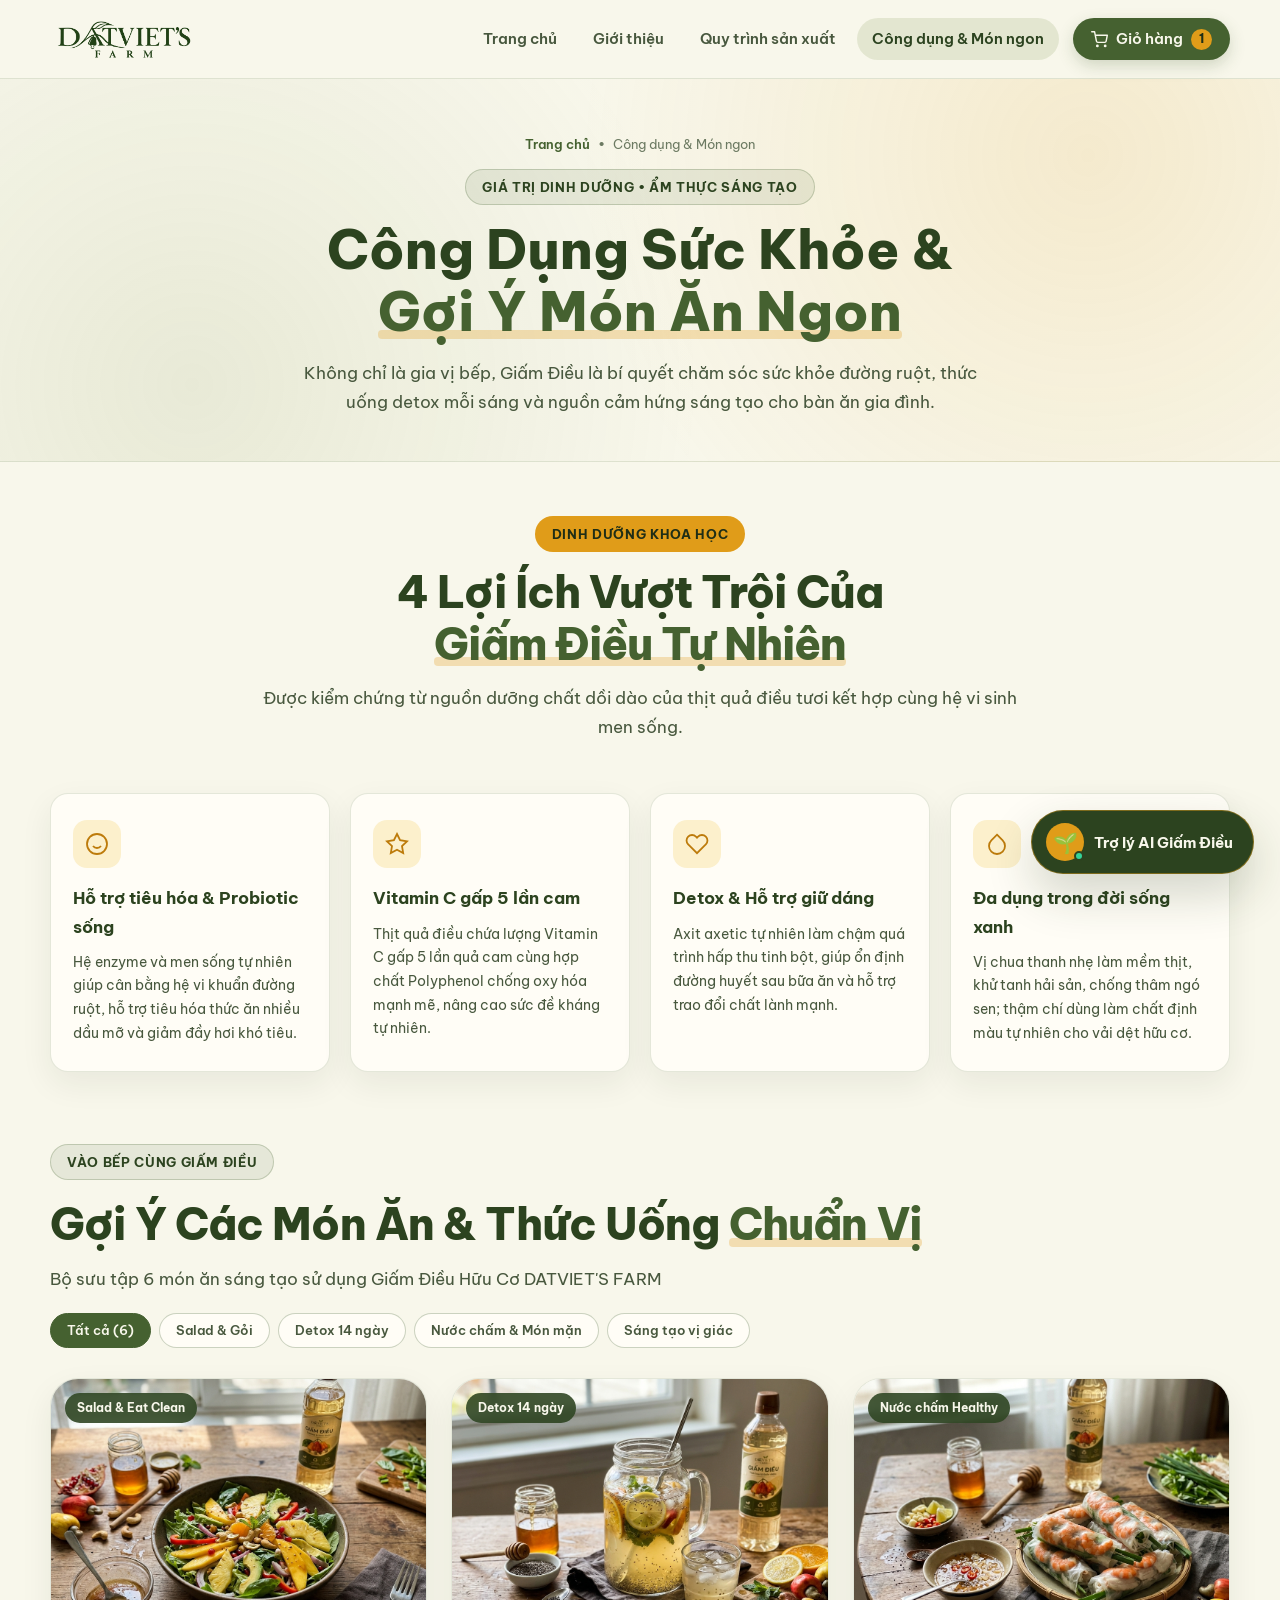
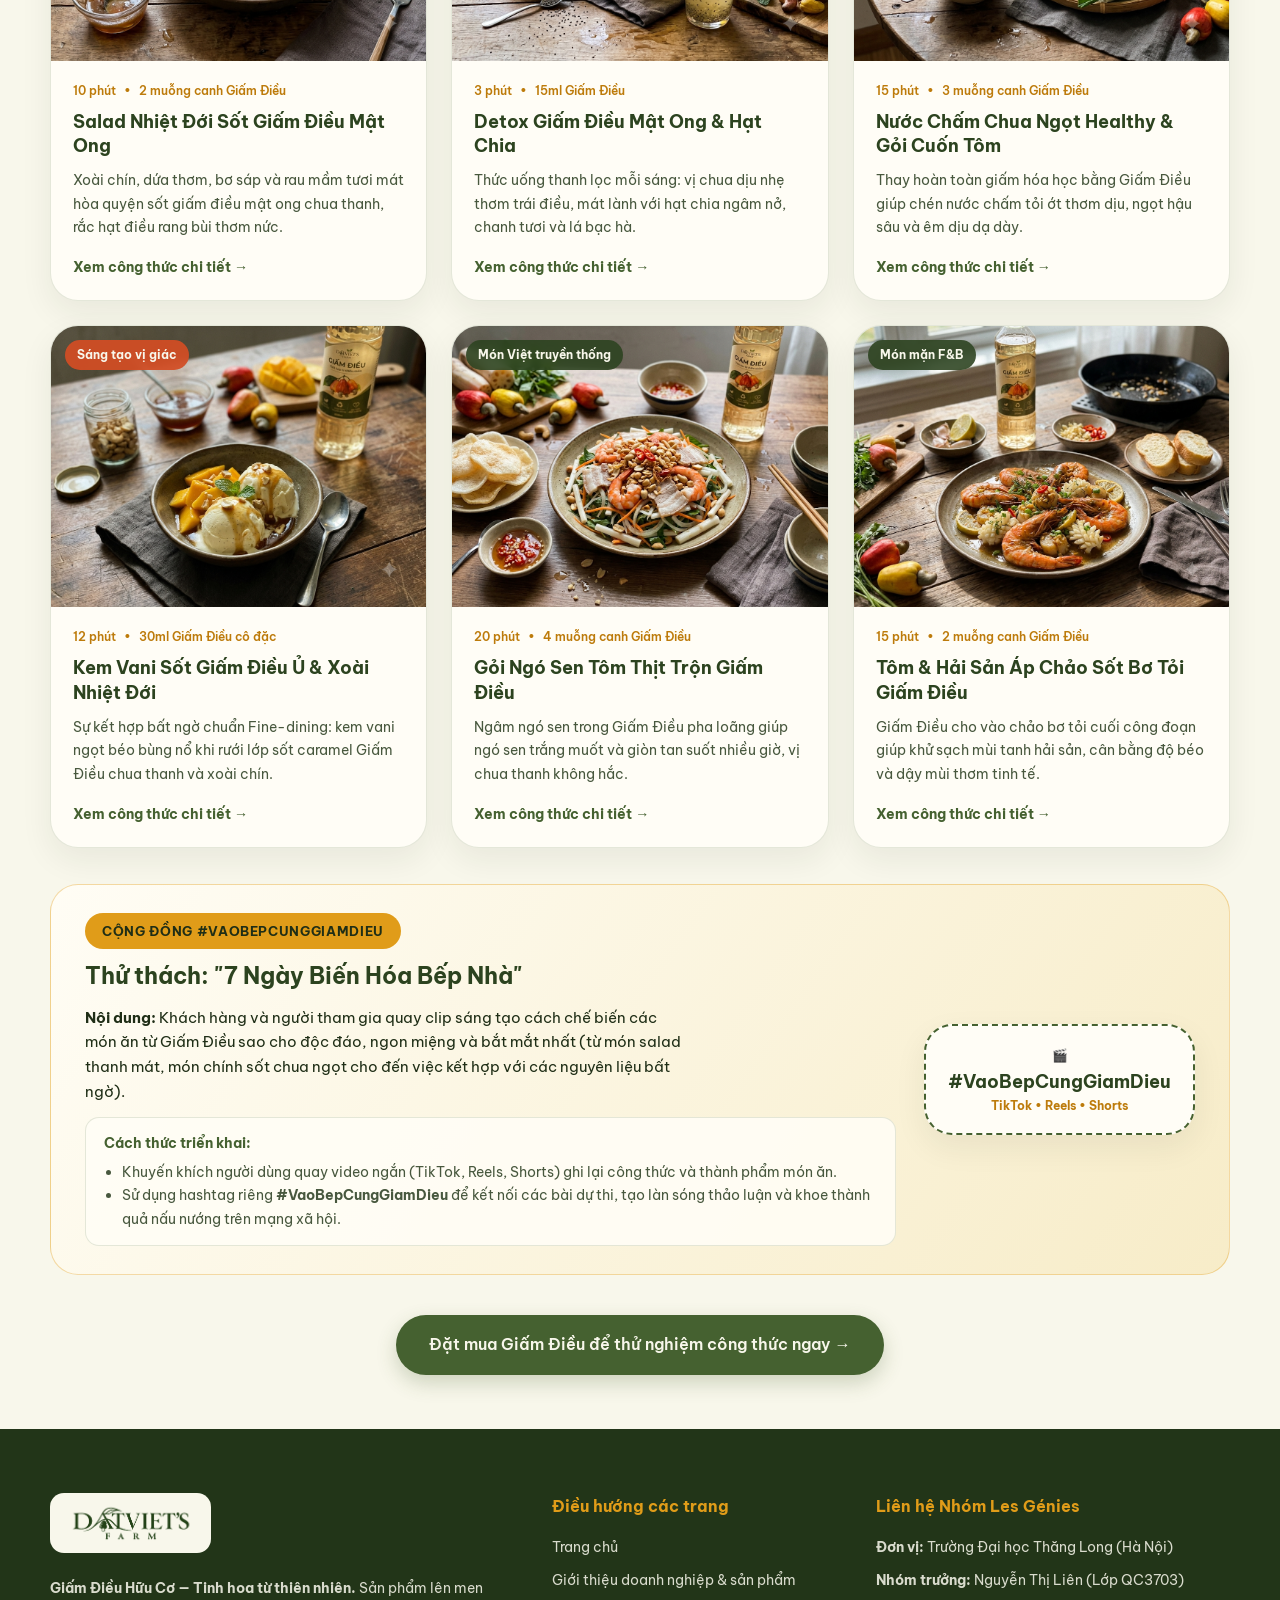
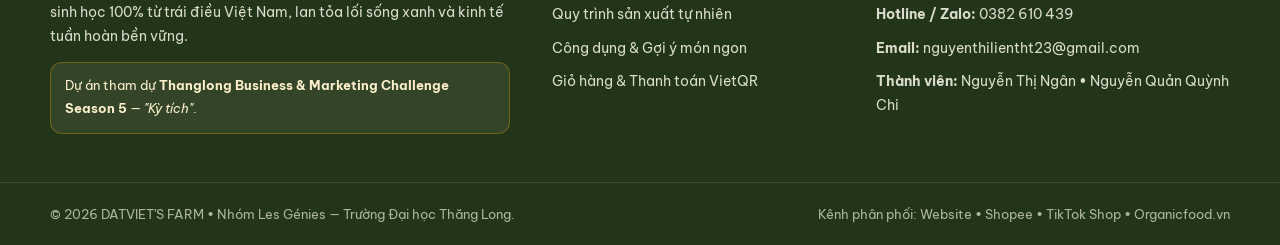
==== commit 14bb4183: "Update challenge to 7 Ngay Bien Hoa Bep Nha with hashtag #VaoBepCungGiamDieu" ====
--- a/cong-dung.html
+++ b/cong-dung.html
@@ -4,7 +4,7 @@
   <meta charset="UTF-8" />
   <meta name="viewport" content="width=device-width, initial-scale=1.0" />
   <title>Công dụng &amp; Gợi ý món ăn ngon từ Giấm Điều — DATVIET'S FARM</title>
-  <meta name="description" content="Khám phá lợi ích sức khỏe của Giấm Điều hữu cơ giàu Vitamin C gấp 5 lần cam, Probiotic và 6 công thức món ăn ngon: Salad nhiệt đới, nước Detox 14 ngày, nước chấm gỏi cuốn, kem vani sốt giấm điều..." />
+  <meta name="description" content="Khám phá lợi ích sức khỏe của Giấm Điều hữu cơ giàu Vitamin C gấp 5 lần cam, Probiotic và thử thách 7 Ngày Biến Hóa Bếp Nhà với 6 công thức món ăn ngon: Salad nhiệt đới, nước Detox mật ong, nước chấm gỏi cuốn, kem vani sốt giấm điều..." />
 
   <link rel="preconnect" href="https://fonts.googleapis.com" />
   <link rel="preconnect" href="https://fonts.gstatic.com" crossorigin />
@@ -240,33 +240,31 @@
             </article>
           </div>
 
-          <!-- BANNER THỬ THÁCH 14 NGÀY -->
+          <!-- BANNER THỬ THÁCH 7 NGÀY BIẾN HÓA BẾP NHÀ -->
           <div class="challenge-banner reveal">
             <div class="challenge-copy">
               <div class="section-badge badge-gold" style="margin-bottom:8px;">
-                <span>Cộng đồng #GiamDieuCreative</span>
-              </div>
-              <h3 style="margin:0 0 8px;font-size:1.35rem;color:var(--green-deep);">
-                Tham gia thử thách "14 ngày thay đổi hệ tiêu hóa"
+                <span>Cộng đồng #VaoBepCungGiamDieu</span>
+              </div>
+              <h3 style="margin:0 0 10px;font-size:1.45rem;color:var(--green-deep);">
+                Thử thách: "7 Ngày Biến Hóa Bếp Nhà"
               </h3>
-              <p>
-                Mỗi buổi sáng trước bữa ăn 15 phút, pha một ly nước ấm cùng Giấm Điều, mật ong và hạt chia để khởi động ngày mới tràn đầy sức sống cùng DATVIET'S FARM!
+              <p style="margin-bottom:12px;font-size:0.94rem;line-height:1.65;color:var(--ink);">
+                <strong>Nội dung:</strong> Khách hàng và người tham gia quay clip sáng tạo cách chế biến các món ăn từ Giấm Điều sao cho độc đáo, ngon miệng và bắt mắt nhất (từ món salad thanh mát, món chính sốt chua ngọt cho đến việc kết hợp với các nguyên liệu bất ngờ).
               </p>
-            </div>
-            <div class="challenge-dosage">
-              <div class="dosage-pill">
-                <strong>15ml</strong>
-                <span>Giấm Điều</span>
-              </div>
-              <span class="dosage-plus">+</span>
-              <div class="dosage-pill">
-                <strong>250ml</strong>
-                <span>Nước ấm</span>
-              </div>
-              <span class="dosage-plus">+</span>
-              <div class="dosage-pill">
-                <strong>1 thìa</strong>
-                <span>Mật ong</span>
+              <div style="background:rgba(255,253,246,0.9);padding:14px 18px;border-radius:14px;border:1px solid var(--border-subtle);font-size:0.88rem;color:var(--ink-secondary);">
+                <strong style="color:var(--green-primary);display:block;margin-bottom:5px;">Cách thức triển khai:</strong>
+                <ul style="margin:0;padding-left:18px;">
+                  <li>Khuyến khích người dùng quay video ngắn (TikTok, Reels, Shorts) ghi lại công thức và thành phẩm món ăn.</li>
+                  <li>Sử dụng hashtag riêng <strong>#VaoBepCungGiamDieu</strong> để kết nối các bài dự thi, tạo làn sóng thảo luận và khoe thành quả nấu nướng trên mạng xã hội.</li>
+                </ul>
+              </div>
+            </div>
+            <div class="challenge-hashtag-badge">
+              <div class="hashtag-pill">
+                <span class="hashtag-icon">🎬</span>
+                <strong>#VaoBepCungGiamDieu</strong>
+                <span>TikTok &bull; Reels &bull; Shorts</span>
               </div>
             </div>
           </div>
--- a/styles.css
+++ b/styles.css
@@ -1441,6 +1441,49 @@
   align-items: center;
   gap: 10px;
   flex-shrink: 0;
+}
+
+.challenge-hashtag-badge {
+  display: flex;
+  align-items: center;
+  justify-content: center;
+  flex-shrink: 0;
+}
+
+.hashtag-pill {
+  padding: 16px 22px;
+  border-radius: var(--radius-lg);
+  background: var(--bg-card);
+  border: 2px dashed var(--green-primary);
+  text-align: center;
+  box-shadow: var(--shadow-soft);
+  transition: transform var(--transition);
+}
+
+.hashtag-pill:hover {
+  transform: scale(1.04);
+}
+
+.hashtag-icon {
+  font-size: 2rem;
+  display: block;
+  margin-bottom: 4px;
+}
+
+.hashtag-pill strong {
+  display: block;
+  font-family: var(--font-sans);
+  font-size: 1.12rem;
+  color: var(--green-deep);
+  line-height: 1.2;
+}
+
+.hashtag-pill span {
+  font-size: 0.78rem;
+  color: var(--amber-deep);
+  font-weight: 700;
+  display: block;
+  margin-top: 4px;
 }
 
 .dosage-pill {
